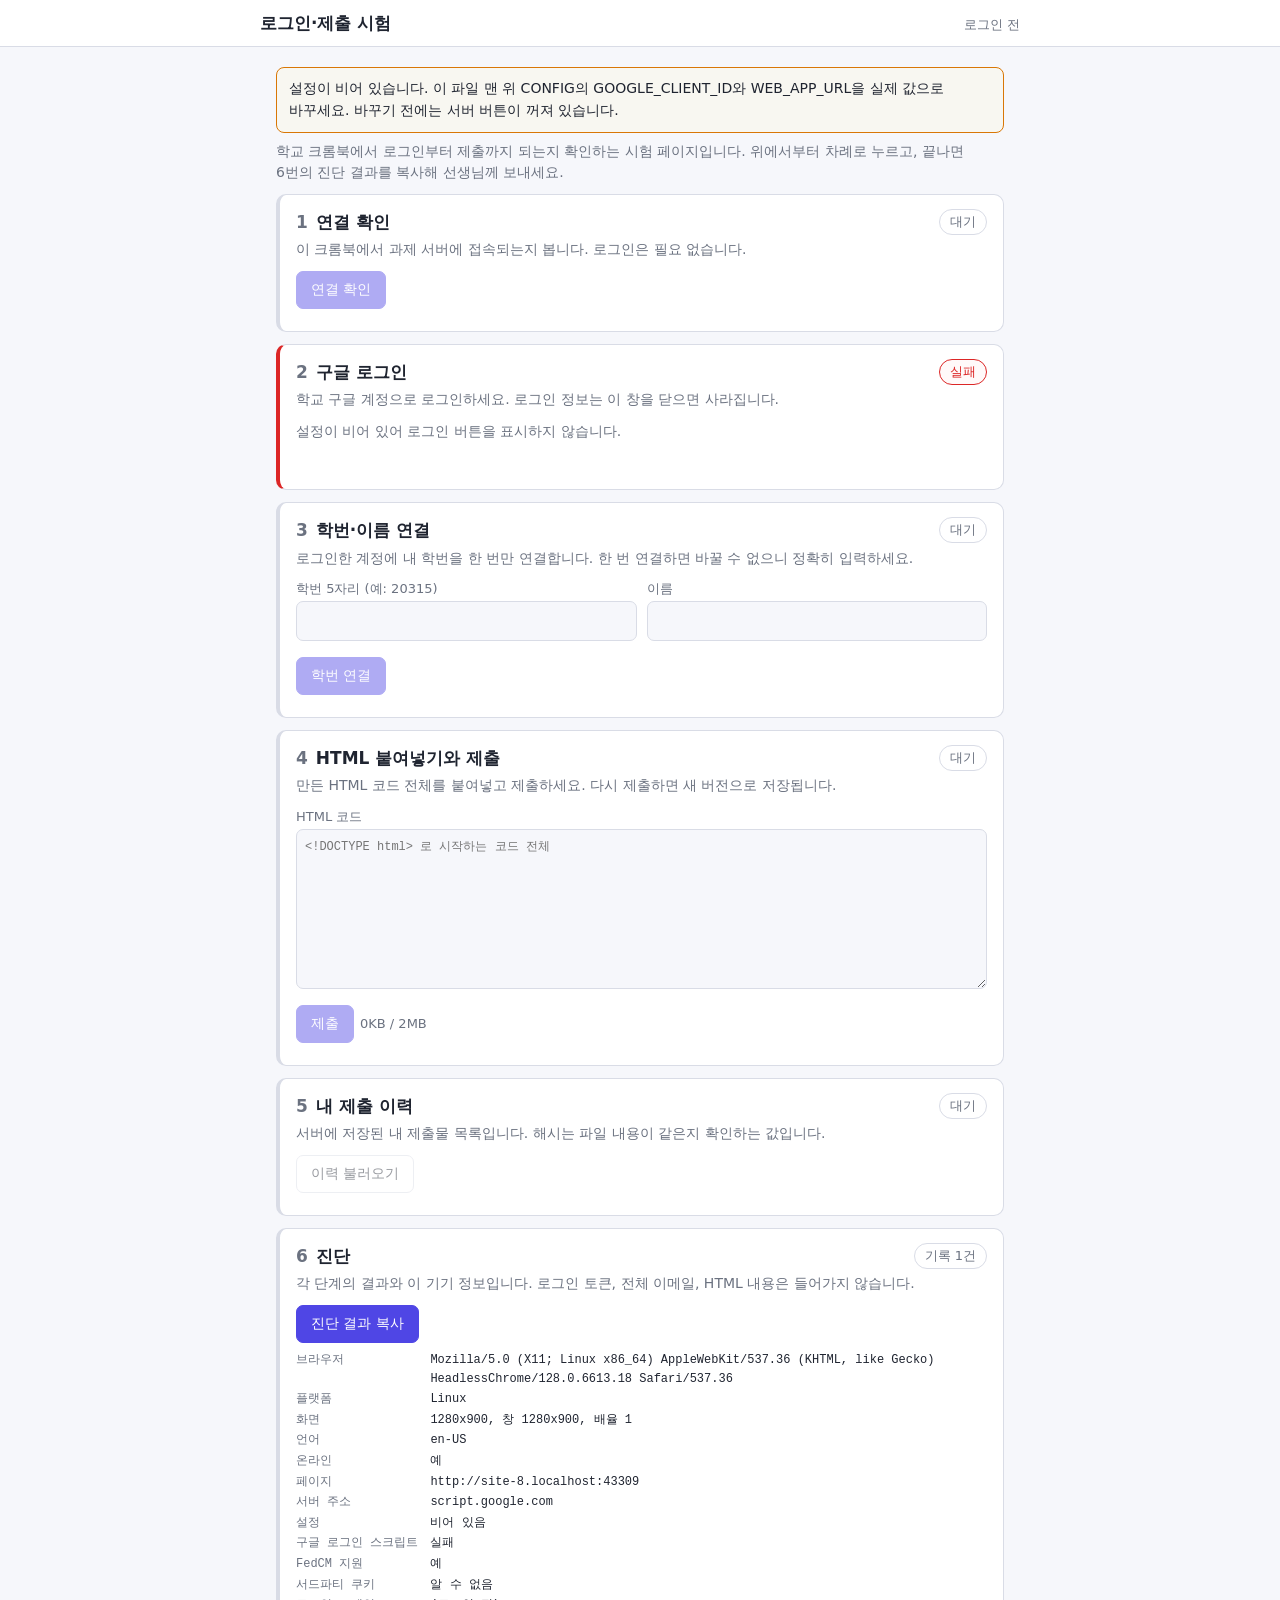
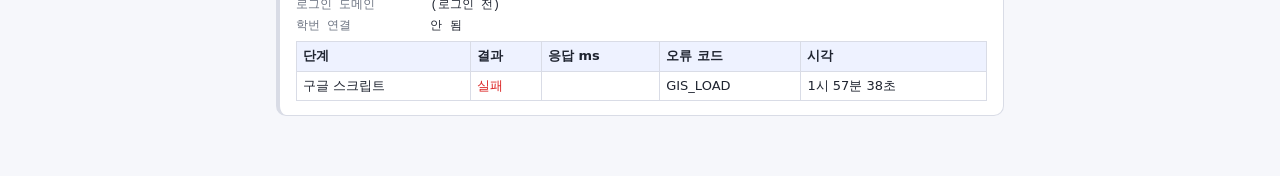
==== site/lab/index.html @ af0c960b "앱스크립트 웹앱 제출 시험(프로토타입): 구글 로그인 + 학번 연결 + 제출 - apps-script/Code.gs: ID 토큰 검증(tokeninfo, POST), 학번-이메일 " ====
<!DOCTYPE html>
<html lang="ko">
<head>
<meta charset="UTF-8">
<meta name="viewport" content="width=device-width, initial-scale=1">
<meta name="robots" content="noindex">
<meta http-equiv="Content-Security-Policy" content="default-src 'self'; script-src 'self' 'unsafe-inline' https://accounts.google.com/gsi/client; style-src 'self' 'unsafe-inline' https://accounts.google.com/gsi/style; frame-src https://accounts.google.com/gsi/; connect-src https://script.google.com https://script.googleusercontent.com https://accounts.google.com/gsi/; img-src 'self' data: https://*.googleusercontent.com">
<title>로그인·제출 시험</title>
<style>
:root{--bg:#f6f7fb;--card:#fff;--tx:#1f2430;--mut:#6b7280;--pri:#4f46e5;--pri2:#eef2ff;--bd:#d9dce6;--ok:#16a34a;--warn:#d97706;--bad:#dc2626}
@media (prefers-color-scheme:dark){:root{--bg:#14161c;--card:#1e222b;--tx:#e8eaf0;--mut:#9aa3b2;--pri:#818cf8;--pri2:#262a45;--bd:#343a48}}
*{box-sizing:border-box}
[hidden]{display:none!important}
body{margin:0;font-family:"Noto Sans KR","Malgun Gothic",system-ui,sans-serif;background:var(--bg);color:var(--tx);line-height:1.55;word-break:keep-all}
header{background:var(--card);border-bottom:1px solid var(--bd);padding:10px 16px;position:sticky;top:0;z-index:5}
header .in{max-width:760px;margin:0 auto;display:flex;flex-wrap:wrap;gap:4px 12px;align-items:baseline}
header h1{font-size:17px;margin:0 auto 0 0}
header .who{font-size:13px;color:var(--mut)}
main{padding:12px 16px 48px;max-width:760px;margin:0 auto}
.sub{color:var(--mut);font-size:14px;margin:0 0 10px}
.btn{border:1px solid var(--bd);background:var(--card);color:var(--tx);padding:7px 14px;border-radius:7px;cursor:pointer;font:inherit;font-size:14px;display:inline-block;text-decoration:none;min-height:38px}
.btn:hover{background:var(--pri2)}.btn.p{background:var(--pri);color:#fff;border-color:var(--pri)}.btn.p:hover{opacity:.9}
.btn[disabled],.btn.off{opacity:.45;pointer-events:none}
input[type=text],input[type=number],textarea,select{width:100%;padding:8px;border:1px solid var(--bd);border-radius:7px;background:var(--bg);color:var(--tx);font:inherit;font-size:14px;min-height:38px}
input[readonly]{opacity:.7}
textarea{resize:vertical;min-height:60px}
:focus-visible{outline:2px solid var(--pri);outline-offset:2px}
.fld{margin-bottom:8px}.fld label{font-size:13px;color:var(--mut);display:block;margin-bottom:2px}
.g2{display:grid;grid-template-columns:1fr 1fr;gap:10px}
@media(max-width:480px){.g2{grid-template-columns:1fr}}
.row{display:flex;gap:6px;flex-wrap:wrap;margin:8px 0;align-items:center}
.notice{background:var(--pri2);border-radius:8px;padding:10px 12px;font-size:14px;margin:8px 0}
.notice.warn{background:#fef3c733;border:1px solid var(--warn)}
.notice.bad{background:#fee2e233;border:1px solid var(--bad)}
table{width:100%;border-collapse:collapse;font-size:13px}th,td{border:1px solid var(--bd);padding:4px 6px;vertical-align:top;text-align:left}th{background:var(--pri2);white-space:nowrap}
.tbl{overflow-x:auto}
details{border:1px solid var(--bd);border-radius:8px;padding:8px 12px;margin:8px 0}summary{cursor:pointer;font-weight:600;min-height:28px}

/* 단계 카드 */
.card{background:var(--card);border:1px solid var(--bd);border-left:4px solid var(--bd);border-radius:10px;padding:14px 16px;margin:0 0 12px}
.card[data-st=ok]{border-left-color:var(--ok)}
.card[data-st=bad]{border-left-color:var(--bad)}
.card[data-st=run]{border-left-color:var(--pri)}
.card .hd{display:flex;align-items:center;gap:10px;margin-bottom:4px}
.card h2{margin:0 auto 0 0;font-size:17px;display:flex;align-items:baseline;gap:8px}
.card h2 .n{font-variant-numeric:tabular-nums;color:var(--mut);font-weight:600}
.st{font-size:13px;padding:2px 10px;border-radius:99px;border:1px solid var(--bd);color:var(--mut);white-space:nowrap}
.st.ok{color:var(--ok);border-color:var(--ok);background:#dcfce733}
.st.bad{color:var(--bad);border-color:var(--bad);background:#fee2e233}
.st.run{color:var(--pri);border-color:var(--pri)}
.msg{font-size:14px;margin:6px 0 0;min-height:1em;overflow-wrap:anywhere}
.msg.ok{color:var(--ok)}.msg.bad{color:var(--bad)}.msg.warn{color:var(--warn)}
.msg:empty{display:none}
.kv{display:grid;grid-template-columns:max-content 1fr;gap:2px 12px;font-size:14px;margin:6px 0}
.kv dt{color:var(--mut)}.kv dd{margin:0;overflow-wrap:anywhere;min-width:0}
#gbtn{min-height:44px}
#html{min-height:160px;font-family:Consolas,"D2Coding",monospace;font-size:12px;white-space:pre;overflow-wrap:normal}
#size{font-size:13px;font-variant-numeric:tabular-nums;color:var(--mut)}#size.bad{color:var(--bad)}
.mono{font-family:Consolas,"D2Coding",monospace;font-size:12px}
#lres{white-space:pre-wrap;margin:8px 0 0;font-family:Consolas,"D2Coding",monospace;font-size:12px;background:var(--bg);border:1px solid var(--bd);border-radius:7px;padding:8px}
#lres:empty{display:none}
#diagT td:nth-child(3){text-align:right;font-variant-numeric:tabular-nums}
#diagT td.ok{color:var(--ok)}#diagT td.bad{color:var(--bad)}
#toast{position:fixed;bottom:16px;right:16px;background:#111c;color:#fff;padding:8px 16px;border-radius:8px;font-size:14px;opacity:0;transition:.3s;z-index:40;max-width:80vw;pointer-events:none}
#toast.on{opacity:1}
@media (prefers-reduced-motion:reduce){#toast{transition:none}}
</style>
</head>
<body>
<header>
  <div class="in">
    <h1>로그인·제출 시험</h1>
    <span class="who" id="hwho">로그인 전</span>
  </div>
</header>
<main>
  <div class="notice warn" id="cfgWarn" hidden>
    설정이 비어 있습니다. 이 파일 맨 위 CONFIG의 GOOGLE_CLIENT_ID와 WEB_APP_URL을 실제 값으로 바꾸세요. 바꾸기 전에는 서버 버튼이 꺼져 있습니다.
  </div>
  <p class="sub">학교 크롬북에서 로그인부터 제출까지 되는지 확인하는 시험 페이지입니다. 위에서부터 차례로 누르고, 끝나면 6번의 진단 결과를 복사해 선생님께 보내세요.</p>

  <section class="card" id="c1" data-st="wait">
    <div class="hd"><h2><span class="n">1</span>연결 확인</h2><span class="st" id="st1">대기</span></div>
    <p class="sub">이 크롬북에서 과제 서버에 접속되는지 봅니다. 로그인은 필요 없습니다.</p>
    <div class="row"><button class="btn p net" id="bPing" type="button">연결 확인</button></div>
    <p class="msg" id="m1" role="status"></p>
  </section>

  <section class="card" id="c2" data-st="wait">
    <div class="hd"><h2><span class="n">2</span>구글 로그인</h2><span class="st" id="st2">대기</span></div>
    <p class="sub">학교 구글 계정으로 로그인하세요. 로그인 정보는 이 창을 닫으면 사라집니다.</p>
    <div id="gbtn"></div>
    <dl class="kv" id="who" hidden>
      <dt>계정</dt><dd id="wEmail"></dd>
      <dt>이름</dt><dd id="wName"></dd>
    </dl>
    <div class="row" id="outRow" hidden><button class="btn" id="bOut" type="button">로그아웃</button></div>
    <p class="msg" id="m2" role="status"></p>
  </section>

  <section class="card" id="c3" data-st="wait">
    <div class="hd"><h2><span class="n">3</span>학번·이름 연결</h2><span class="st" id="st3">대기</span></div>
    <p class="sub">로그인한 계정에 내 학번을 한 번만 연결합니다. 한 번 연결하면 바꿀 수 없으니 정확히 입력하세요.</p>
    <div class="g2">
      <div class="fld"><label for="sid">학번 5자리 (예: 20315)</label><input type="text" id="sid" inputmode="numeric" maxlength="5" autocomplete="off"></div>
      <div class="fld"><label for="sname">이름</label><input type="text" id="sname" maxlength="20" autocomplete="off"></div>
    </div>
    <div class="row"><button class="btn p net" id="bBind" type="button">학번 연결</button></div>
    <p class="msg" id="m3" role="status"></p>
  </section>

  <section class="card" id="c4" data-st="wait">
    <div class="hd"><h2><span class="n">4</span>HTML 붙여넣기와 제출</h2><span class="st" id="st4">대기</span></div>
    <p class="sub">만든 HTML 코드 전체를 붙여넣고 제출하세요. 다시 제출하면 새 버전으로 저장됩니다.</p>
    <div class="fld"><label for="html">HTML 코드</label><textarea id="html" spellcheck="false" autocomplete="off" placeholder="&lt;!DOCTYPE html&gt; 로 시작하는 코드 전체"></textarea></div>
    <div class="row"><button class="btn p net" id="bSubmit" type="button">제출</button><span id="size">0KB / 2MB</span></div>
    <p class="msg" id="m4" role="status"></p>
  </section>

  <section class="card" id="c5" data-st="wait">
    <div class="hd"><h2><span class="n">5</span>내 제출 이력</h2><span class="st" id="st5">대기</span></div>
    <p class="sub">서버에 저장된 내 제출물 목록입니다. 해시는 파일 내용이 같은지 확인하는 값입니다.</p>
    <div class="row"><button class="btn net" id="bList" type="button">이력 불러오기</button></div>
    <div class="tbl" id="listWrap" hidden><table><thead><tr><th>버전</th><th>시각</th><th>크기</th><th>해시</th></tr></thead><tbody id="listB"></tbody></table></div>
    <p class="msg" id="m5" role="status"></p>
  </section>

  <section class="card" id="c6" data-st="wait">
    <div class="hd"><h2><span class="n">6</span>진단</h2><span class="st" id="st6">기록 0건</span></div>
    <p class="sub">각 단계의 결과와 이 기기 정보입니다. 로그인 토큰, 전체 이메일, HTML 내용은 들어가지 않습니다.</p>
    <div class="row"><button class="btn p" id="bCopy" type="button">진단 결과 복사</button></div>
    <dl class="kv mono" id="envL"></dl>
    <div class="tbl"><table id="diagT"><thead><tr><th>단계</th><th>결과</th><th>응답 ms</th><th>오류 코드</th><th>시각</th></tr></thead><tbody id="diagB"></tbody></table></div>
  </section>

  <details id="c7" hidden>
    <summary>7. 부하 시험 (선생님용)</summary>
    <p class="sub">여러 명이 동시에 쓰는 상황을 흉내 냅니다. 결과는 6번 진단에도 남습니다.</p>
    <div class="fld" style="max-width:160px"><label for="ln">요청 수</label><input type="number" id="ln" min="1" max="50"></div>
    <div class="row">
      <button class="btn net" id="bLPing" type="button">연결 확인 동시 요청</button>
      <button class="btn net" id="bLSub" type="button">제출 동시 요청</button>
    </div>
    <p class="sub">제출 시험은 로그인과 학번 연결이 필요합니다. 학생 학번 대신 선생님용 시험 학번으로 연결한 계정에서 하세요. 요청 수만큼 드라이브에 파일이 생깁니다.</p>
    <pre id="lres" aria-live="polite"></pre>
  </details>
</main>
<div id="toast" role="status"></div>

<script>
const CONFIG = { GOOGLE_CLIENT_ID: 'YOUR_CLIENT_ID.apps.googleusercontent.com', WEB_APP_URL: 'https://script.google.com/macros/s/YOUR_DEPLOYMENT_ID/exec', LOAD_TEST_N: 30 };

const MAX_BYTES = 2 * 1024 * 1024;
const ID_RE = /^([1-3])(0[1-9]|1[0-6])(0[1-9]|[1-3]\d|40)$/;
const ERR = {
  BAD_REQUEST: '요청 형식이 잘못되었습니다. 페이지를 새로고침하고 다시 해 보세요.',
  TOKEN_INVALID: '로그인이 만료되었습니다. 다시 로그인해 주세요.',
  DOMAIN_NOT_ALLOWED: '학교 구글 계정만 쓸 수 있습니다. 로그아웃하고 학교 계정으로 로그인하세요.',
  NOT_IN_ROSTER: '명단에 없는 학번입니다. 학번을 다시 확인하고, 맞다면 선생님께 알리세요.',
  ID_BOUND_TO_OTHER: '이 학번은 이미 다른 계정에 연결되어 있습니다. 선생님께 알리세요.',
  EMAIL_BOUND_TO_OTHER_ID: '이 계정은 이미 다른 학번에 연결되어 있습니다. 선생님께 알리세요.',
  NOT_BOUND: '학번이 아직 연결되지 않았습니다. 3번에서 학번을 먼저 연결하세요.',
  TOO_LARGE: '파일이 2MB를 넘습니다. 큰 이미지를 줄이거나 빼고 다시 제출하세요.',
  NOT_HTML: 'HTML 코드가 아닙니다. < 로 시작하는 코드 전체를 붙여넣으세요.',
  SESSION_CLOSED: '지금은 제출 시간이 아닙니다. 선생님 안내를 기다리세요.',
  BUSY: '서버가 바쁩니다. 잠시 뒤 다시 눌러 보세요.',
  SERVER_ERROR: '서버에서 오류가 났습니다. 잠시 뒤 다시 해 보고, 계속되면 선생님께 알리세요.',
  NETWORK: '서버에 접속하지 못했습니다. 와이파이 연결을 확인하세요. 계속되면 학교 방화벽이 막고 있을 수 있습니다.',
  TIMEOUT: '서버 응답이 45초 넘게 없습니다. 잠시 뒤 다시 해 보세요.',
  BAD_RESPONSE: '서버 응답을 읽지 못했습니다. 웹 앱 배포의 액세스 권한 설정을 선생님이 확인해야 합니다.',
  NO_TOKEN: '먼저 2번에서 로그인하세요.',
  CONFIG: '설정이 비어 있어 서버에 접속할 수 없습니다.'
};
const errText = (code, msg) => ERR[code] || (/^HTTP_/.test(code) ? '서버가 오류 응답(' + code.slice(5) + ')을 보냈습니다. 잠시 뒤 다시 해 보세요.' : (msg || '알 수 없는 오류입니다.'));

const $ = id => document.getElementById(id);
const sleep = ms => new Promise(r => setTimeout(r, ms));
const cfgOk = !/YOUR_/.test(CONFIG.GOOGLE_CLIENT_ID + CONFIG.WEB_APP_URL);

// 상태: 토큰은 이 변수에만 둔다. 저장소에 쓰지 않는다.
let idToken = null;
let me = null;          // whoami 결과
let gisState = '로드 중'; // 로드 중 / 로드됨 / 실패
let busy = {};
let diag = [];

/* ---------- 화면 도우미 ---------- */
function setSt(n, st, label) {
  const c = $('c' + n), s = $('st' + n);
  c.dataset.st = st;
  s.className = 'st' + (st === 'wait' ? '' : ' ' + st);
  s.textContent = label || ({ wait: '대기', ok: '성공', bad: '실패', run: '진행 중' })[st];
}
function msg(n, text, cls) { const m = $('m' + n); m.textContent = text || ''; m.className = 'msg' + (cls ? ' ' + cls : ''); }
function toast(t) { const e = $('toast'); e.textContent = t; e.classList.add('on'); clearTimeout(toast.t); toast.t = setTimeout(() => e.classList.remove('on'), 2200); }
function fmtSize(b) { return b >= 1024 * 1024 ? (b / 1024 / 1024).toFixed(2) + 'MB' : Math.ceil(b / 1024) + 'KB'; }
function fmtTime(d) { const x = new Date(d); return isNaN(x) ? String(d || '') : x.toLocaleString('ko-KR', { hour12: false }); }
function nowT() { return new Date().toLocaleTimeString('ko-KR', { hour12: false }); }

/* ---------- 진단 ---------- */
function logDiag(step, ok, ms, code) {
  const r = { step, result: ok ? '성공' : '실패', ms: ms == null ? '' : String(ms), code: code || '', time: nowT() };
  diag.push(r);
  const tr = document.createElement('tr');
  [r.step, r.result, r.ms, r.code, r.time].forEach((v, i) => {
    const td = document.createElement('td'); td.textContent = v;
    if (i === 1) td.className = ok ? 'ok' : 'bad';
    tr.appendChild(td);
  });
  $('diagB').appendChild(tr);
  $('st6').textContent = '기록 ' + diag.length + '건';
}
function envInfo() {
  let host = '';
  try { host = new URL(CONFIG.WEB_APP_URL).host; } catch (e) { host = '(잘못된 주소)'; }
  const uad = navigator.userAgentData;
  const domain = me && (me.domain || (me.email ? String(me.email).split('@')[1] : '')) || '(로그인 전)';
  return [
    ['브라우저', navigator.userAgent],
    ['플랫폼', uad ? (uad.platform || '?') + (uad.mobile ? ' (모바일)' : '') : '(정보 없음)'],
    ['화면', screen.width + 'x' + screen.height + ', 창 ' + innerWidth + 'x' + innerHeight + ', 배율 ' + devicePixelRatio],
    ['언어', navigator.language],
    ['온라인', navigator.onLine ? '예' : '아니오'],
    ['페이지', location.origin],
    ['서버 주소', host],
    ['설정', cfgOk ? '입력됨' : '비어 있음'],
    ['구글 로그인 스크립트', gisState],
    ['FedCM 지원', 'IdentityCredential' in window ? '예' : '아니오'],
    ['서드파티 쿠키', '알 수 없음'],
    ['로그인 도메인', domain],
    ['학번 연결', me && me.studentId ? '됨' : '안 됨']
  ];
}
function renderEnv() {
  const dl = $('envL'); dl.textContent = '';
  envInfo().forEach(([k, v]) => {
    const dt = document.createElement('dt'); dt.textContent = k;
    const dd = document.createElement('dd'); dd.textContent = v;
    dl.append(dt, dd);
  });
}
async function copyDiag() {
  renderEnv();
  const lines = ['[진단 결과] ' + new Date().toLocaleString('ko-KR', { hour12: false })];
  envInfo().forEach(([k, v]) => lines.push(k + ': ' + v));
  lines.push('', '단계\t결과\t응답ms\t오류코드\t시각');
  diag.forEach(r => lines.push([r.step, r.result, r.ms, r.code, r.time].join('\t')));
  const text = lines.join('\n');
  let done = false;
  try { if (navigator.clipboard && window.isSecureContext) { await navigator.clipboard.writeText(text); done = true; } } catch (e) {}
  if (!done) {
    const ta = document.createElement('textarea');
    ta.value = text; ta.setAttribute('readonly', ''); ta.style.position = 'fixed'; ta.style.left = '-9999px';
    document.body.appendChild(ta); ta.select();
    try { done = document.execCommand('copy'); } catch (e) {}
    ta.remove();
  }
  toast(done ? '복사했습니다. 선생님께 붙여넣어 보내세요.' : '복사하지 못했습니다. 표를 직접 선택해 복사하세요.');
}

/* ---------- 서버 호출 ---------- */
async function call(action, payload, opt) {
  payload = payload || {}; opt = opt || {};
  const label = opt.label || action;
  if (!cfgOk) return { ok: false, code: 'CONFIG', ms: 0, retries: 0 };
  let retries = 0, refreshed = false;
  const tAll = performance.now();
  for (let attempt = 0; ; attempt++) {
    const body = Object.assign({ action }, payload);
    if (action !== 'ping') {
      if (!idToken) { if (!opt.quiet) logDiag(label, false, null, 'NO_TOKEN'); return { ok: false, code: 'NO_TOKEN', ms: 0, retries }; }
      body.idToken = idToken;
    }
    const t0 = performance.now();
    let code = null, data = null;
    const ctrl = new AbortController();
    const tm = setTimeout(() => ctrl.abort(), 45000);
    try {
      const r = await fetch(CONFIG.WEB_APP_URL, {
        method: 'POST', headers: { 'Content-Type': 'text/plain;charset=utf-8' },
        body: JSON.stringify(body), redirect: 'follow', signal: ctrl.signal
      });
      const txt = await r.text();
      try { data = JSON.parse(txt); } catch (e) { data = null; }
      if (!data || typeof data !== 'object') { data = null; code = r.ok ? 'BAD_RESPONSE' : 'HTTP_' + r.status; }
      else if (data.ok !== true) code = data.code || (r.ok ? 'SERVER_ERROR' : 'HTTP_' + r.status);
      else if (!r.ok) code = 'HTTP_' + r.status;
    } catch (e) {
      code = e && e.name === 'AbortError' ? 'TIMEOUT' : 'NETWORK';
    }
    clearTimeout(tm);
    const ms = Math.round(performance.now() - t0);
    if (!opt.quiet) logDiag(label + (attempt ? ' (재시도 ' + attempt + ')' : ''), !code, ms, code);
    const totalMs = Math.round(performance.now() - tAll);
    if (!code) return { ok: true, data, ms, totalMs, retries };

    // 429, 5xx, JSON이 아닌 오류 응답(HTTP_*), 네트워크/시간 초과, BUSY는 다시 시도
    const retryable = code === 'BUSY' || code === 'NETWORK' || code === 'TIMEOUT' || /^HTTP_(429|5\d\d)$/.test(code) || (/^HTTP_/.test(code) && !data);
    if (retryable && retries < 3) {
      retries++;
      const base = code === 'BUSY' ? 2000 : 500;
      await sleep(base * Math.pow(2, retries - 1) + Math.random() * (code === 'BUSY' ? 2000 : 400));
      continue;
    }
    if (code === 'TOKEN_INVALID' && !refreshed) {
      refreshed = true;
      if (await refreshToken()) continue;
    }
    if (code === 'TOKEN_INVALID') signedOut('다시 로그인해 주세요.');
    return { ok: false, code, message: data && data.message, data, ms, totalMs, retries };
  }
}

/* ---------- 구글 로그인 ---------- */
let pendingRefresh = null, refreshing = null;
function initGis(autoSelect) {
  google.accounts.id.initialize({
    client_id: CONFIG.GOOGLE_CLIENT_ID,
    callback: onCredential,
    auto_select: !!autoSelect,
    use_fedcm_for_prompt: true
  });
}
function renderGBtn() {
  const box = $('gbtn'); box.textContent = '';
  if (!cfgOk) { box.textContent = '설정이 비어 있어 로그인 버튼을 표시하지 않습니다.'; box.className = 'sub'; return; }
  if (gisState !== '로드됨') { box.textContent = gisState === '실패' ? '구글 로그인 스크립트를 불러오지 못했습니다. 학교 네트워크가 accounts.google.com을 막고 있을 수 있습니다.' : '로그인 버튼을 불러오는 중입니다.'; box.className = 'sub'; return; }
  box.className = '';
  const dark = matchMedia('(prefers-color-scheme: dark)').matches;
  google.accounts.id.renderButton(box, {
    type: 'standard', theme: dark ? 'filled_black' : 'outline', size: 'large',
    text: 'signin_with', shape: 'rectangular', locale: 'ko',
    width: Math.min(320, Math.max(200, box.clientWidth || 280))
  });
}
function gisReady() {
  if (gisState === '실패' && !idToken) setSt(2, 'wait');
  gisState = '로드됨';
  logDiag('구글 스크립트', true, Math.round(performance.now()), '');
  if (cfgOk) { try { initGis(false); } catch (e) { gisState = '실패'; logDiag('구글 초기화', false, null, 'GIS_INIT'); } }
  renderGBtn(); renderEnv();
}
function gisFail() {
  gisState = '실패';
  logDiag('구글 스크립트', false, null, 'GIS_LOAD');
  renderGBtn(); renderEnv(); setSt(2, 'bad');
}
function onCredential(resp) {
  if (!resp || !resp.credential) return;
  idToken = resp.credential;
  if (pendingRefresh) { const f = pendingRefresh; pendingRefresh = null; f(true); return; }
  logDiag('구글 로그인', true, null, '');
  afterSignIn();
}
function refreshToken() {
  if (refreshing) return refreshing;
  refreshing = new Promise(res => {
    if (gisState !== '로드됨') return res(false);
    idToken = null;
    const tm = setTimeout(() => { pendingRefresh = null; res(false); }, 15000);
    pendingRefresh = ok => { clearTimeout(tm); res(ok); };
    try { initGis(true); google.accounts.id.prompt(); }
    catch (e) { clearTimeout(tm); pendingRefresh = null; res(false); }
  }).then(ok => {
    logDiag('토큰 새로 받기', ok, null, ok ? '' : 'REFRESH_FAIL');
    try { initGis(false); } catch (e) {}
    refreshing = null;
    return ok;
  });
  return refreshing;
}
async function afterSignIn() {
  setSt(2, 'run'); msg(2, '계정을 확인하는 중입니다.');
  $('gbtn').hidden = true;
  const r = await call('whoami');
  refresh();
  if (!r.ok) {
    setSt(2, 'bad'); msg(2, errText(r.code, r.message), 'bad');
    $('outRow').hidden = false;
    return;
  }
  me = r.data;
  setSt(2, 'ok'); msg(2, '');
  $('who').hidden = false; $('outRow').hidden = false;
  $('wEmail').textContent = me.email || '';
  $('wName').textContent = me.displayName || '';
  $('hwho').textContent = (me.displayName || '') + (me.studentId ? ' (' + me.studentId + ')' : '');
  if (me.studentId) showBound(me.studentId, me.name, '이미 연결된 학번입니다.');
  else { setSt(3, 'wait'); msg(3, '학번과 이름을 입력하고 연결을 누르세요.'); }
  renderEnv(); refresh();
}
function signedOut(text) {
  idToken = null; me = null;
  try { google.accounts.id.disableAutoSelect(); } catch (e) {}
  $('who').hidden = true; $('outRow').hidden = true; $('gbtn').hidden = false;
  renderGBtn();
  $('hwho').textContent = '로그인 전';
  setSt(2, text ? 'bad' : 'wait'); msg(2, text || '', text ? 'bad' : '');
  unlockBind(); setSt(3, 'wait'); msg(3, '');
  renderEnv(); refresh();
}

/* ---------- 3. 학번 연결 ---------- */
function showBound(id, name, note) {
  $('sid').value = id || ''; $('sname').value = name || '';
  $('sid').readOnly = true; $('sname').readOnly = true;
  setSt(3, 'ok', '연결됨'); msg(3, note, 'ok');
  $('hwho').textContent = ((me && me.displayName) || '') + ' (' + id + ')';
  refresh();
}
function unlockBind() { $('sid').readOnly = false; $('sname').readOnly = false; }
async function doBind() {
  const id = $('sid').value.trim(), name = $('sname').value.trim();
  if (!ID_RE.test(id)) { setSt(3, 'bad'); msg(3, '학번 형식이 맞지 않습니다. 학년 1자리, 반 2자리, 번호 2자리로 5자리를 쓰세요. 예: 20315', 'bad'); $('sid').focus(); return; }
  if (!name || name.length > 20) { setSt(3, 'bad'); msg(3, '이름을 1~20자로 입력하세요.', 'bad'); $('sname').focus(); return; }
  busy.bind = true; refresh(); setSt(3, 'run'); msg(3, '연결하는 중입니다.');
  const r = await call('bind', { studentId: id, name });
  busy.bind = false;
  if (!r.ok) { setSt(3, 'bad'); msg(3, errText(r.code, r.message), 'bad'); refresh(); return; }
  const d = r.data;
  if (me) { me.studentId = d.studentId; me.name = d.name; }
  let note = d.alreadyBound ? '이미 연결된 학번입니다.' : '연결되었습니다.';
  if (d.nameMismatch) note += ' 입력한 이름이 명단과 다릅니다. 맞는지 선생님께 확인하세요.';
  showBound(d.studentId, d.name, note);
  if (d.nameMismatch) $('m3').className = 'msg warn';
  renderEnv();
}

/* ---------- 4. 제출 ---------- */
// 클릭 1번당 1개. 재시도 때는 같은 값을 다시 보내 서버가 중복 저장을 막는다(duplicate:true = 성공).
function newRequestId() {
  if (window.crypto && crypto.randomUUID) return crypto.randomUUID();
  const a = new Uint8Array(16); crypto.getRandomValues(a);
  return Array.from(a, b => b.toString(16).padStart(2, '0')).join('');
}
const enc = new TextEncoder();
let htmlBytes = 0;
function checkHtml() {
  const v = $('html').value;
  htmlBytes = enc.encode(v).length;
  const s = $('size');
  s.textContent = fmtSize(htmlBytes) + ' / 2MB';
  s.className = htmlBytes > MAX_BYTES ? 'bad' : '';
  const t = v.trim();
  let warn = '';
  if (htmlBytes > MAX_BYTES) warn = ERR.TOO_LARGE;
  else if (t && t[0] !== '<') warn = ERR.NOT_HTML;
  if (warn) { msg(4, warn, 'bad'); checkHtml.warned = true; }
  else if (checkHtml.warned) { msg(4, ''); checkHtml.warned = false; }
  refresh();
}
function htmlValid() { const t = $('html').value.trim(); return t.length > 0 && t[0] === '<' && htmlBytes <= MAX_BYTES; }
async function doSubmit() {
  if (!htmlValid()) return;
  busy.submit = true; refresh(); setSt(4, 'run'); msg(4, '제출하는 중입니다.');
  const r = await call('submit', { html: $('html').value, requestId: newRequestId() });
  busy.submit = false; refresh();
  if (!r.ok) { setSt(4, 'bad'); msg(4, errText(r.code, r.message), 'bad'); return; }
  const d = r.data;
  setSt(4, 'ok');
  msg(4, (d.duplicate ? '이미 저장된 제출입니다. ' : '제출했습니다. ') + '버전 ' + d.version + ', ' + fmtSize(d.size || 0) + ', ' + fmtTime(d.submittedAt) + ', 해시 ' + String(d.sha256 || '').slice(0, 12), 'ok');
  doList();
}

/* ---------- 5. 이력 ---------- */
async function doList() {
  busy.list = true; refresh(); setSt(5, 'run'); msg(5, '불러오는 중입니다.');
  const r = await call('list_mine');
  busy.list = false; refresh();
  if (!r.ok) { setSt(5, 'bad'); msg(5, errText(r.code, r.message), 'bad'); return; }
  const items = Array.isArray(r.data.items) ? r.data.items.slice() : [];
  items.sort((a, b) => (b.version || 0) - (a.version || 0));
  const tb = $('listB'); tb.textContent = '';
  items.forEach(it => {
    const tr = document.createElement('tr');
    const h = String(it.sha256 || '');
    [String(it.version ?? ''), fmtTime(it.submittedAt), fmtSize(Number(it.size) || 0), h.slice(0, 12)].forEach((v, i) => {
      const td = document.createElement('td'); td.textContent = v;
      if (i === 3) { td.className = 'mono'; td.title = h; }
      tr.appendChild(td);
    });
    tb.appendChild(tr);
  });
  $('listWrap').hidden = items.length === 0;
  setSt(5, 'ok');
  msg(5, items.length ? '제출 ' + items.length + '건 (학번 ' + (r.data.studentId || '') + ')' : '아직 제출한 기록이 없습니다. 4번에서 제출해 보세요.');
}

/* ---------- 1. 연결 확인 ---------- */
async function doPing() {
  busy.ping = true; refresh(); setSt(1, 'run'); msg(1, '확인하는 중입니다.');
  const r = await call('ping');
  busy.ping = false; refresh();
  if (!r.ok) { setSt(1, 'bad'); msg(1, errText(r.code, r.message), 'bad'); return; }
  setSt(1, 'ok');
  msg(1, '연결됨. 응답 ' + r.ms + 'ms, 서버 버전 ' + (r.data.version ?? '?') + ', 서버 시각 ' + fmtTime(r.data.serverTime), 'ok');
}

/* ---------- 7. 부하 시험 ---------- */
function stats(results) {
  const ok = results.filter(r => r.ok).length;
  const ms = results.map(r => r.totalMs || 0).sort((a, b) => a - b);
  const avg = ms.length ? Math.round(ms.reduce((a, b) => a + b, 0) / ms.length) : 0;
  const p95 = ms.length ? ms[Math.max(0, Math.ceil(ms.length * 0.95) - 1)] : 0;
  const max = ms.length ? ms[ms.length - 1] : 0;
  const retries = results.reduce((a, r) => a + (r.retries || 0), 0);
  const codes = {};
  results.forEach(r => { if (!r.ok) codes[r.code] = (codes[r.code] || 0) + 1; });
  return { n: results.length, ok, fail: results.length - ok, avg, p95, max, retries, codes };
}
function statText(title, s, wall) {
  const c = Object.keys(s.codes).map(k => k + ' ' + s.codes[k]).join(', ') || '없음';
  return title + '\n요청 ' + s.n + ', 성공 ' + s.ok + ', 실패 ' + s.fail + ', 재시도 ' + s.retries +
    '\n응답 ms (재시도 포함): 평균 ' + s.avg + ', p95 ' + s.p95 + ', 최대 ' + s.max + ', 전체 소요 ' + wall +
    '\n오류 코드: ' + c;
}
function loadN() { const n = parseInt($('ln').value, 10); return Math.min(50, Math.max(1, isNaN(n) ? CONFIG.LOAD_TEST_N : n)); }
async function loadPing() {
  const n = loadN();
  busy.load = true; refresh(); $('lres').textContent = '연결 확인 ' + n + '회 동시 요청 중입니다.';
  const t0 = performance.now();
  const res = await Promise.all(Array.from({ length: n }, () => call('ping', {}, { quiet: true })));
  const wall = Math.round(performance.now() - t0);
  const s = stats(res);
  $('lres').textContent = statText('[연결 확인 ×' + n + ']', s, wall);
  logDiag('부하: ping ×' + n + ' (성공 ' + s.ok + ', 재시도 ' + s.retries + ', p95 ' + s.p95 + ')', s.fail === 0, s.avg, Object.keys(s.codes).join(','));
  busy.load = false; refresh();
}
async function loadSubmit() {
  const n = loadN();
  if (!idToken || !(me && me.studentId)) { $('lres').textContent = '로그인하고 학번을 연결한 뒤에 할 수 있습니다. 선생님용 시험 학번을 쓰세요.'; return; }
  if (!confirm('학번 ' + me.studentId + '(으)로 시험용 HTML을 ' + n + '번 제출합니다. 드라이브에 파일 ' + n + '개가 생깁니다. 계속할까요?')) return;
  busy.load = true; refresh(); $('lres').textContent = '제출 ' + n + '회를 0~5초 간격으로 보내는 중입니다.';
  const t0 = performance.now();
  const res = await Promise.all(Array.from({ length: n }, async (_, i) => {
    await sleep(Math.random() * 5000);
    const html = '<!DOCTYPE html><html><head><title>load test</title></head><body>' + (i + 1) + '</body></html>';
    return call('submit', { html, requestId: newRequestId() }, { quiet: true });
  }));
  const wall = Math.round(performance.now() - t0);
  const s = stats(res);
  $('lres').textContent = statText('[제출 ×' + n + ']', s, wall);
  logDiag('부하: submit ×' + n + ' (성공 ' + s.ok + ', 재시도 ' + s.retries + ', p95 ' + s.p95 + ')', s.fail === 0, s.avg, Object.keys(s.codes).join(','));
  busy.load = false; refresh();
}

/* ---------- 버튼 상태 ---------- */
function refresh() {
  const bound = !!(me && me.studentId);
  $('bPing').disabled = !cfgOk || busy.ping;
  $('bBind').disabled = !cfgOk || !idToken || !me || bound || busy.bind;
  $('bSubmit').disabled = !cfgOk || !idToken || !htmlValid() || busy.submit;
  $('bList').disabled = !cfgOk || !idToken || busy.list;
  $('bLPing').disabled = !cfgOk || busy.load;
  $('bLSub').disabled = !cfgOk || !idToken || !bound || busy.load;
}

/* ---------- 시작 ---------- */
$('bPing').addEventListener('click', doPing);
$('bBind').addEventListener('click', doBind);
$('bSubmit').addEventListener('click', doSubmit);
$('bList').addEventListener('click', doList);
$('bCopy').addEventListener('click', copyDiag);
$('bOut').addEventListener('click', () => { logDiag('로그아웃', true, null, ''); signedOut(''); });
$('bLPing').addEventListener('click', loadPing);
$('bLSub').addEventListener('click', loadSubmit);
$('html').addEventListener('input', () => { clearTimeout(checkHtml.t); checkHtml.t = setTimeout(checkHtml, 150); });
$('sid').addEventListener('input', e => { const v = e.target.value.replace(/\D/g, ''); if (v !== e.target.value) e.target.value = v; });
$('ln').value = Math.min(50, CONFIG.LOAD_TEST_N);
function teacherMode() { $('c7').hidden = location.hash !== '#teacher'; }
addEventListener('hashchange', teacherMode); teacherMode();
addEventListener('online', renderEnv); addEventListener('offline', renderEnv);
if (!cfgOk) $('cfgWarn').hidden = false;
setTimeout(() => { if (gisState === '로드 중') gisFail(); }, 15000);
renderGBtn(); renderEnv(); checkHtml(); refresh();
</script>
<script src="https://accounts.google.com/gsi/client" async defer onload="gisReady()" onerror="gisFail()"></script>
</body>
</html>
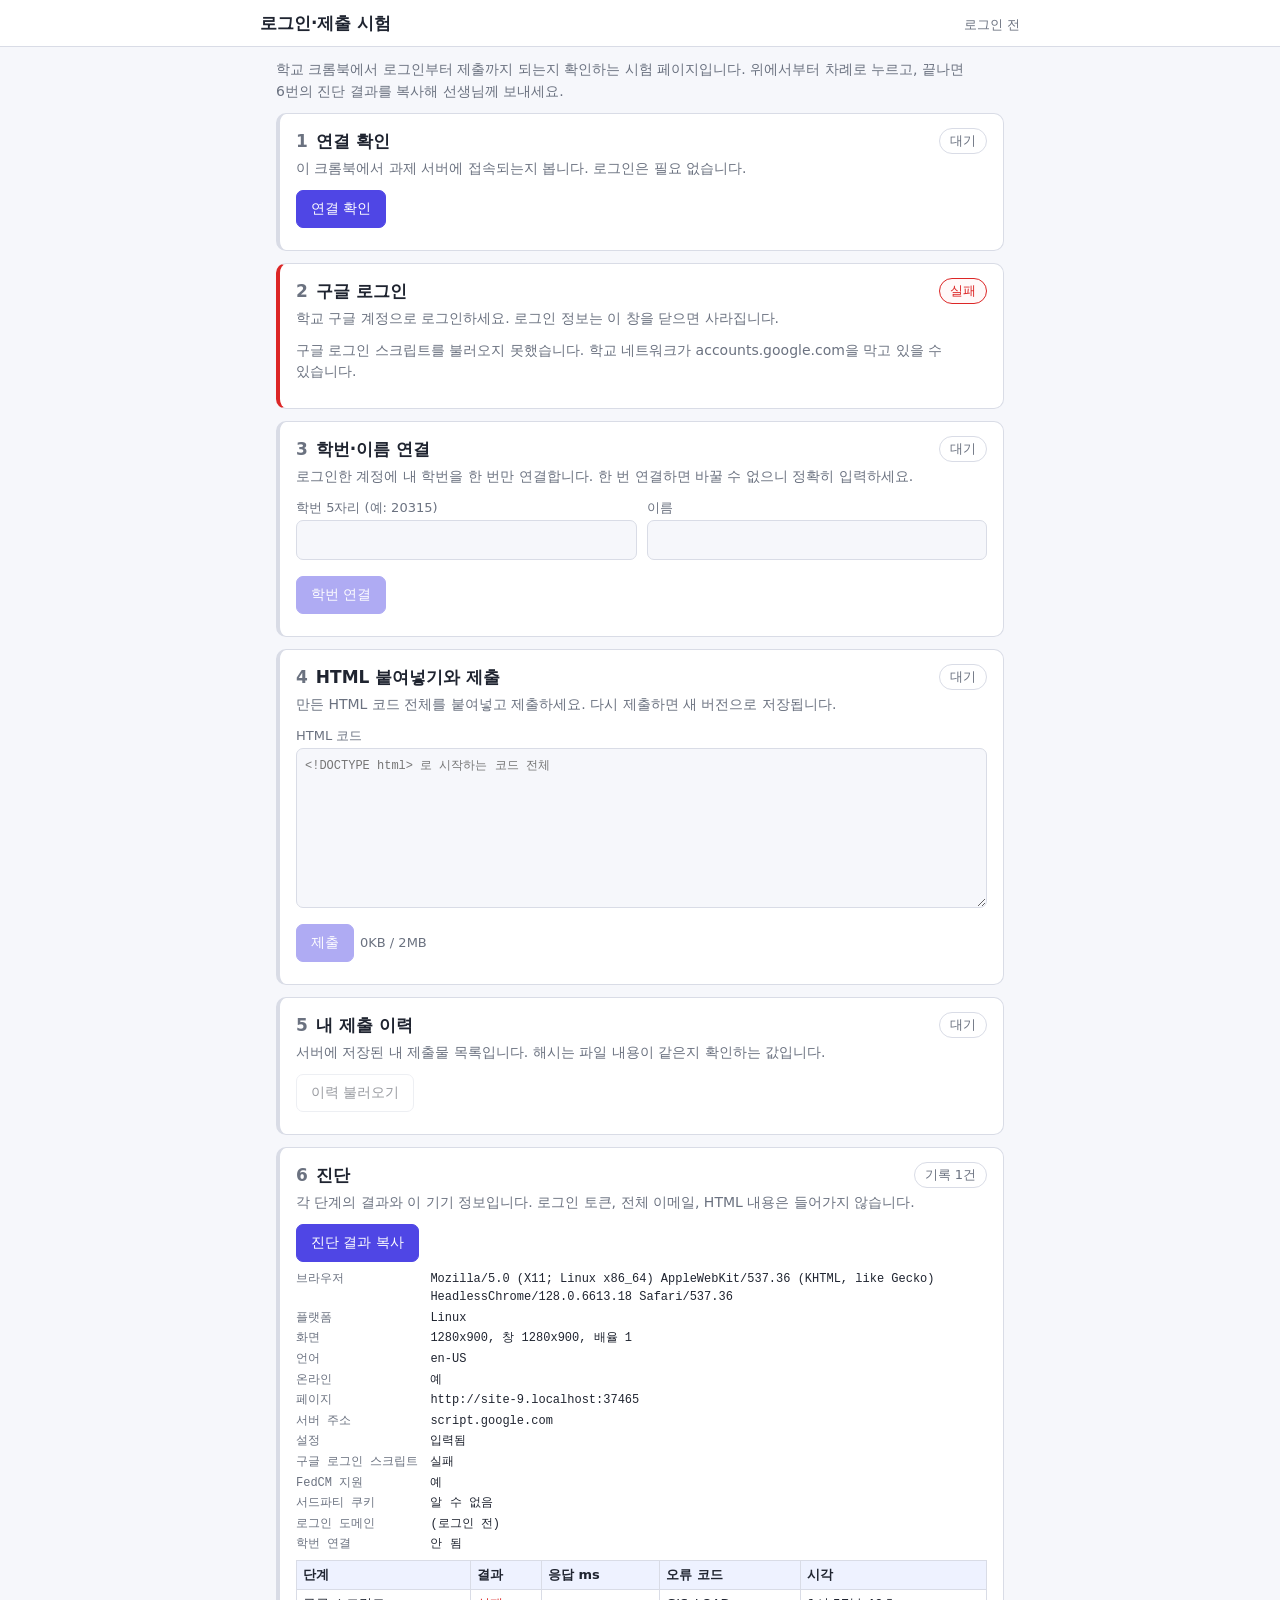
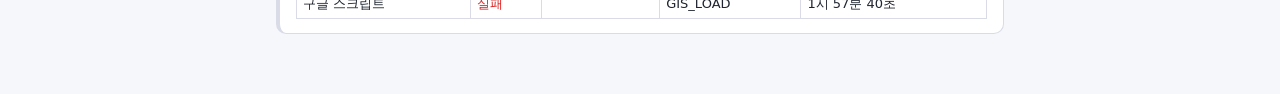
==== commit 230fefdb: "개인 구글 계정 허용 옵션(allow_personal), 시험 페이지에 실제 설정 값 - Config allow_personal: TRUE면 학교 도메인과 함께 개인 계정(hd 없" ====
--- a/site/lab/index.html
+++ b/site/lab/index.html
@@ -148,18 +148,19 @@
 <div id="toast" role="status"></div>
 
 <script>
-const CONFIG = { GOOGLE_CLIENT_ID: 'YOUR_CLIENT_ID.apps.googleusercontent.com', WEB_APP_URL: 'https://script.google.com/macros/s/YOUR_DEPLOYMENT_ID/exec', LOAD_TEST_N: 30 };
+const CONFIG = { GOOGLE_CLIENT_ID: '242824104003-pp3klam6argfs6jgh37qpcgso4gonngi.apps.googleusercontent.com', WEB_APP_URL: 'https://script.google.com/macros/s/AKfycbx7O00duLbWijtgOQQzjWc9BFB2le3dWreiqcmZYD3ppkvQLDffucAaUSkUJXbmscY8eA/exec', LOAD_TEST_N: 30 };
 
 const MAX_BYTES = 2 * 1024 * 1024;
 const ID_RE = /^([1-3])(0[1-9]|1[0-6])(0[1-9]|[1-3]\d|40)$/;
 const ERR = {
   BAD_REQUEST: '요청 형식이 잘못되었습니다. 페이지를 새로고침하고 다시 해 보세요.',
   TOKEN_INVALID: '로그인이 만료되었습니다. 다시 로그인해 주세요.',
-  DOMAIN_NOT_ALLOWED: '학교 구글 계정만 쓸 수 있습니다. 로그아웃하고 학교 계정으로 로그인하세요.',
+  DOMAIN_NOT_ALLOWED: '이 계정으로는 쓸 수 없습니다. 로그아웃하고 학교 계정으로 로그인하세요.',
   NOT_IN_ROSTER: '명단에 없는 학번입니다. 학번을 다시 확인하고, 맞다면 선생님께 알리세요.',
   ID_BOUND_TO_OTHER: '이 학번은 이미 다른 계정에 연결되어 있습니다. 선생님께 알리세요.',
   EMAIL_BOUND_TO_OTHER_ID: '이 계정은 이미 다른 학번에 연결되어 있습니다. 선생님께 알리세요.',
   NOT_BOUND: '학번이 아직 연결되지 않았습니다. 3번에서 학번을 먼저 연결하세요.',
+  NAME_MISMATCH: '개인 계정은 명단에 있는 이름과 똑같이 써야 연결됩니다. 이름을 확인하거나 학교 계정으로 로그인하세요.',
   TOO_LARGE: '파일이 2MB를 넘습니다. 큰 이미지를 줄이거나 빼고 다시 제출하세요.',
   NOT_HTML: 'HTML 코드가 아닙니다. < 로 시작하는 코드 전체를 붙여넣으세요.',
   SESSION_CLOSED: '지금은 제출 시간이 아닙니다. 선생님 안내를 기다리세요.',
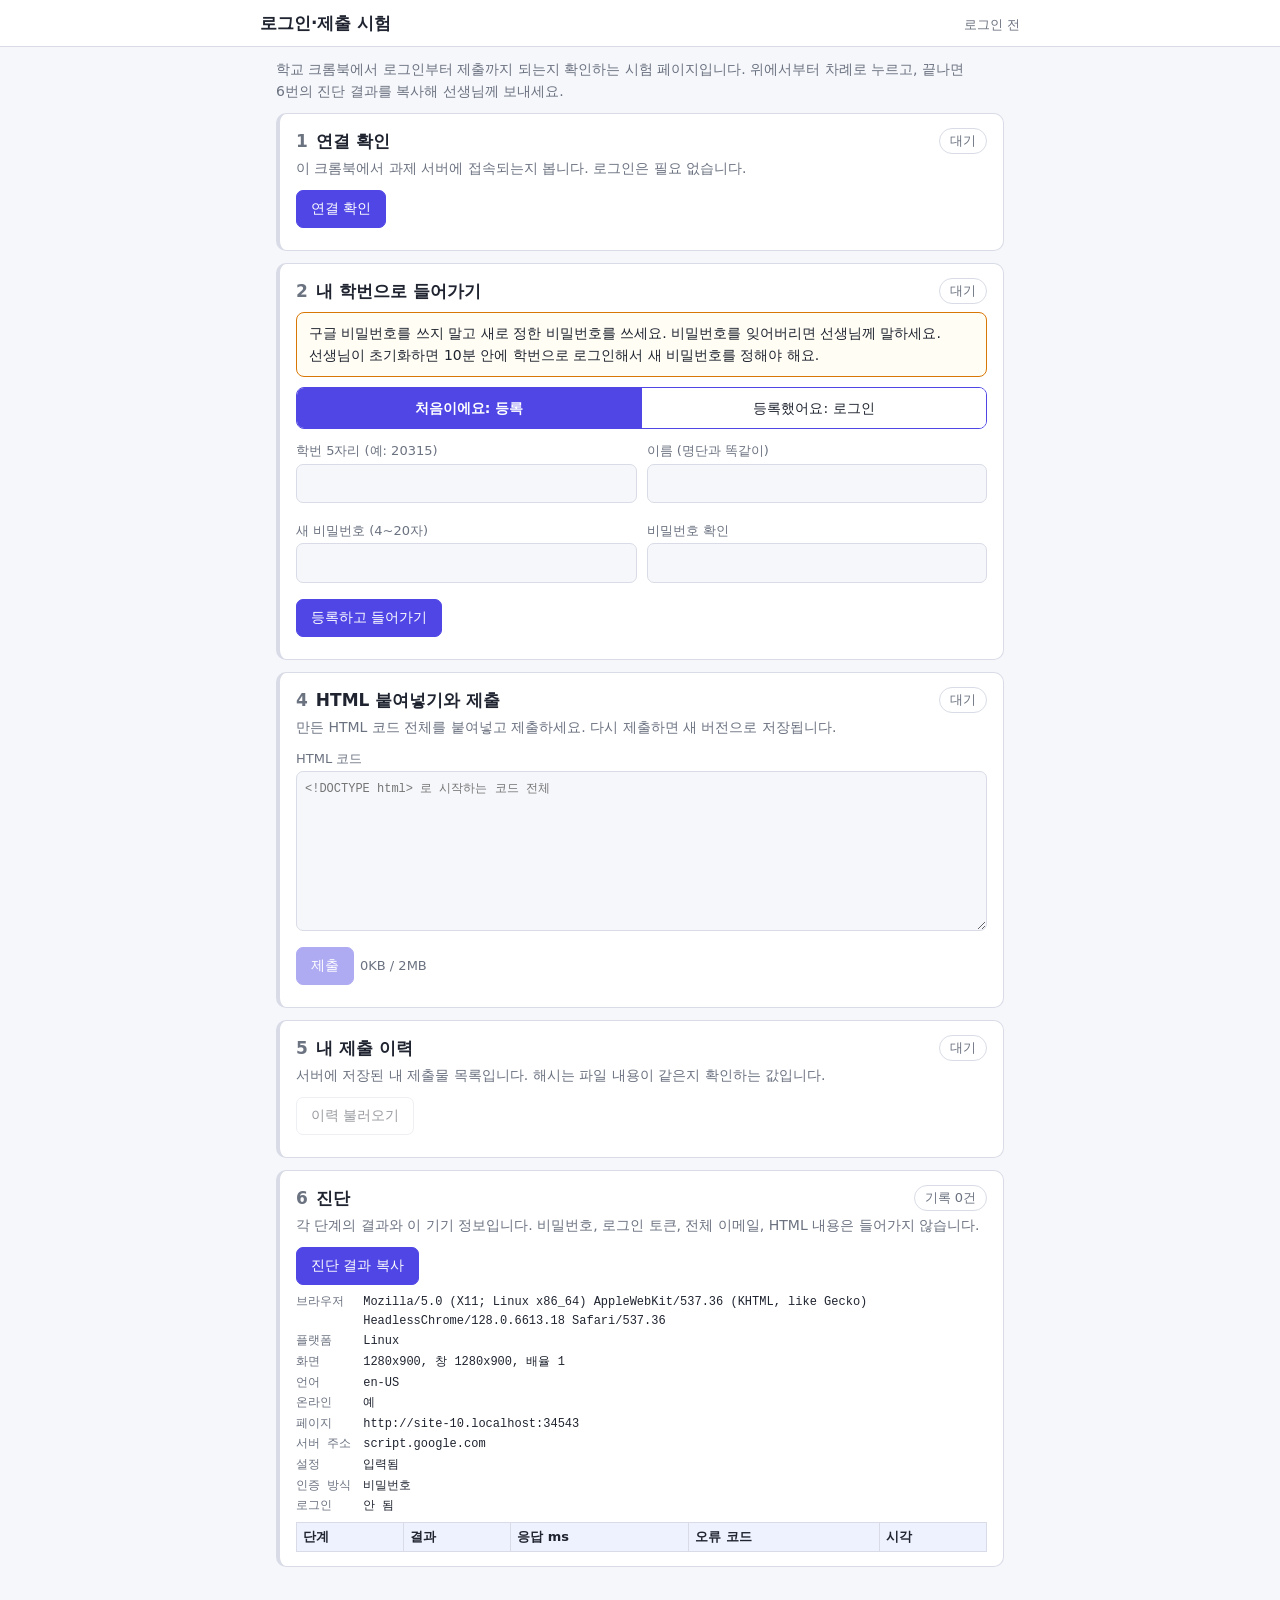
==== commit 43852ffb: "본인 확인을 학생이 정한 비밀번호로 바꿈 (구글 로그인은 학생 계정에서 관리자 차단) - Config auth_mode: password(기본) | google. 구글 방식 코드는" ====
--- a/site/lab/index.html
+++ b/site/lab/index.html
@@ -21,7 +21,7 @@
 .btn{border:1px solid var(--bd);background:var(--card);color:var(--tx);padding:7px 14px;border-radius:7px;cursor:pointer;font:inherit;font-size:14px;display:inline-block;text-decoration:none;min-height:38px}
 .btn:hover{background:var(--pri2)}.btn.p{background:var(--pri);color:#fff;border-color:var(--pri)}.btn.p:hover{opacity:.9}
 .btn[disabled],.btn.off{opacity:.45;pointer-events:none}
-input[type=text],input[type=number],textarea,select{width:100%;padding:8px;border:1px solid var(--bd);border-radius:7px;background:var(--bg);color:var(--tx);font:inherit;font-size:14px;min-height:38px}
+input[type=text],input[type=password],input[type=number],textarea,select{width:100%;padding:8px;border:1px solid var(--bd);border-radius:7px;background:var(--bg);color:var(--tx);font:inherit;font-size:14px;min-height:38px}
 input[readonly]{opacity:.7}
 textarea{resize:vertical;min-height:60px}
 :focus-visible{outline:2px solid var(--pri);outline-offset:2px}
@@ -54,6 +54,12 @@
 .kv{display:grid;grid-template-columns:max-content 1fr;gap:2px 12px;font-size:14px;margin:6px 0}
 .kv dt{color:var(--mut)}.kv dd{margin:0;overflow-wrap:anywhere;min-width:0}
 #gbtn{min-height:44px}
+.seg{display:flex;border:1px solid var(--pri);border-radius:8px;overflow:hidden;margin:10px 0 12px}
+.seg button{flex:1;min-height:40px;border:0;background:var(--card);color:var(--tx);font:inherit;font-size:14px;cursor:pointer;padding:6px 8px}
+.seg button+button{border-left:1px solid var(--pri)}
+.seg button[aria-selected=true]{background:var(--pri);color:#fff;font-weight:700}
+.signed{font-size:16px;font-weight:700;margin:4px 0}
+form{margin:0}
 #html{min-height:160px;font-family:Consolas,"D2Coding",monospace;font-size:12px;white-space:pre;overflow-wrap:normal}
 #size{font-size:13px;font-variant-numeric:tabular-nums;color:var(--mut)}#size.bad{color:var(--bad)}
 .mono{font-family:Consolas,"D2Coding",monospace;font-size:12px}
@@ -75,7 +81,7 @@
 </header>
 <main>
   <div class="notice warn" id="cfgWarn" hidden>
-    설정이 비어 있습니다. 이 파일 맨 위 CONFIG의 GOOGLE_CLIENT_ID와 WEB_APP_URL을 실제 값으로 바꾸세요. 바꾸기 전에는 서버 버튼이 꺼져 있습니다.
+    설정이 비어 있습니다. 이 파일 맨 위 CONFIG의 WEB_APP_URL(구글 방식이면 GOOGLE_CLIENT_ID도)을 실제 값으로 바꾸세요. 바꾸기 전에는 서버 버튼이 꺼져 있습니다.
   </div>
   <p class="sub">학교 크롬북에서 로그인부터 제출까지 되는지 확인하는 시험 페이지입니다. 위에서부터 차례로 누르고, 끝나면 6번의 진단 결과를 복사해 선생님께 보내세요.</p>
 
@@ -87,18 +93,62 @@
   </section>
 
   <section class="card" id="c2" data-st="wait">
-    <div class="hd"><h2><span class="n">2</span>구글 로그인</h2><span class="st" id="st2">대기</span></div>
-    <p class="sub">학교 구글 계정으로 로그인하세요. 로그인 정보는 이 창을 닫으면 사라집니다.</p>
-    <div id="gbtn"></div>
-    <dl class="kv" id="who" hidden>
-      <dt>계정</dt><dd id="wEmail"></dd>
-      <dt>이름</dt><dd id="wName"></dd>
-    </dl>
-    <div class="row" id="outRow" hidden><button class="btn" id="bOut" type="button">로그아웃</button></div>
+    <div class="hd"><h2><span class="n">2</span><span data-mode="google">구글 로그인</span><span data-mode="password">내 학번으로 들어가기</span></h2><span class="st" id="st2">대기</span></div>
+    <div data-mode="google">
+      <p class="sub">학교 구글 계정으로 로그인하세요. 로그인 정보는 이 창을 닫으면 사라집니다.</p>
+      <div id="gbtn"></div>
+      <dl class="kv" id="who" hidden>
+        <dt>계정</dt><dd id="wEmail"></dd>
+        <dt>이름</dt><dd id="wName"></dd>
+      </dl>
+      <div class="row" id="outRow" hidden><button class="btn" id="bOut" type="button">로그아웃</button></div>
+    </div>
+    <div data-mode="password">
+      <p class="notice warn">구글 비밀번호를 쓰지 말고 새로 정한 비밀번호를 쓰세요. 비밀번호를 잊어버리면 선생님께 말하세요. 선생님이 초기화하면 10분 안에 학번으로 로그인해서 새 비밀번호를 정해야 해요.</p>
+      <div id="pwForms">
+        <div class="seg" role="tablist" aria-label="등록 또는 로그인">
+          <button type="button" role="tab" id="tReg" aria-controls="fReg" aria-selected="true">처음이에요: 등록</button>
+          <button type="button" role="tab" id="tLog" aria-controls="fLog" aria-selected="false">등록했어요: 로그인</button>
+        </div>
+        <form id="fReg" role="tabpanel" aria-labelledby="tReg" novalidate>
+          <div class="g2">
+            <div class="fld"><label for="rSid">학번 5자리 (예: 20315)</label><input type="text" id="rSid" inputmode="numeric" maxlength="5" autocomplete="username"></div>
+            <div class="fld"><label for="rName">이름 (명단과 똑같이)</label><input type="text" id="rName" maxlength="20" autocomplete="off"></div>
+            <div class="fld"><label for="rPw">새 비밀번호 (4~20자)</label><input type="password" id="rPw" maxlength="20" autocomplete="new-password"></div>
+            <div class="fld"><label for="rPw2">비밀번호 확인</label><input type="password" id="rPw2" maxlength="20" autocomplete="new-password"></div>
+          </div>
+          <div class="row"><button class="btn p net" id="bReg" type="submit">등록하고 들어가기</button></div>
+        </form>
+        <form id="fLog" role="tabpanel" aria-labelledby="tLog" novalidate hidden>
+          <div class="g2">
+            <div class="fld"><label for="lSid">학번 5자리</label><input type="text" id="lSid" inputmode="numeric" maxlength="5" autocomplete="username"></div>
+            <div class="fld"><label for="lPw">비밀번호</label><input type="password" id="lPw" maxlength="20" autocomplete="current-password"></div>
+          </div>
+          <div class="row"><button class="btn p net" id="bLog" type="submit">로그인</button></div>
+        </form>
+      </div>
+      <div id="pwIn" hidden>
+        <p class="signed" id="pwWho"></p>
+        <div class="row"><button class="btn" id="bPwOut" type="button">로그아웃</button></div>
+      </div>
+    </div>
     <p class="msg" id="m2" role="status"></p>
   </section>
 
-  <section class="card" id="c3" data-st="wait">
+  <section class="card" id="c3p" data-st="wait" hidden>
+    <div class="hd"><h2><span class="n">3</span>새 비밀번호 정하기</h2><span class="st" id="st3p">대기</span></div>
+    <p class="sub">선생님이 비밀번호를 초기화했습니다. 앞으로 쓸 새 비밀번호를 정하세요. 4~20자로, 학번·이름·1234 같은 쉬운 조합은 쓸 수 없습니다.</p>
+    <form id="fChg" novalidate>
+      <div class="g2">
+        <div class="fld"><label for="nPw">새 비밀번호</label><input type="password" id="nPw" maxlength="20" autocomplete="new-password"></div>
+        <div class="fld"><label for="nPw2">새 비밀번호 확인</label><input type="password" id="nPw2" maxlength="20" autocomplete="new-password"></div>
+      </div>
+      <div class="row"><button class="btn p net" id="bChg" type="submit">비밀번호 바꾸기</button></div>
+    </form>
+    <p class="msg" id="m3p" role="status"></p>
+  </section>
+
+  <section class="card" id="c3" data-st="wait" data-mode="google">
     <div class="hd"><h2><span class="n">3</span>학번·이름 연결</h2><span class="st" id="st3">대기</span></div>
     <p class="sub">로그인한 계정에 내 학번을 한 번만 연결합니다. 한 번 연결하면 바꿀 수 없으니 정확히 입력하세요.</p>
     <div class="g2">
@@ -127,7 +177,7 @@
 
   <section class="card" id="c6" data-st="wait">
     <div class="hd"><h2><span class="n">6</span>진단</h2><span class="st" id="st6">기록 0건</span></div>
-    <p class="sub">각 단계의 결과와 이 기기 정보입니다. 로그인 토큰, 전체 이메일, HTML 내용은 들어가지 않습니다.</p>
+    <p class="sub">각 단계의 결과와 이 기기 정보입니다. 비밀번호, 로그인 토큰, 전체 이메일, HTML 내용은 들어가지 않습니다.</p>
     <div class="row"><button class="btn p" id="bCopy" type="button">진단 결과 복사</button></div>
     <dl class="kv mono" id="envL"></dl>
     <div class="tbl"><table id="diagT"><thead><tr><th>단계</th><th>결과</th><th>응답 ms</th><th>오류 코드</th><th>시각</th></tr></thead><tbody id="diagB"></tbody></table></div>
@@ -141,14 +191,17 @@
       <button class="btn net" id="bLPing" type="button">연결 확인 동시 요청</button>
       <button class="btn net" id="bLSub" type="button">제출 동시 요청</button>
     </div>
-    <p class="sub">제출 시험은 로그인과 학번 연결이 필요합니다. 학생 학번 대신 선생님용 시험 학번으로 연결한 계정에서 하세요. 요청 수만큼 드라이브에 파일이 생깁니다.</p>
+    <p class="sub" data-mode="google">제출 시험은 로그인과 학번 연결이 필요합니다. 학생 학번 대신 선생님용 시험 학번으로 연결한 계정에서 하세요. 요청 수만큼 드라이브에 파일이 생깁니다.</p>
+    <p class="sub" data-mode="password">제출 시험은 지금 로그인한 학번과 비밀번호로 보냅니다. 학생 학번 말고 선생님용 시험 학번으로 먼저 로그인하세요. 요청 수만큼 드라이브에 파일이 생깁니다.</p>
     <pre id="lres" aria-live="polite"></pre>
   </details>
 </main>
 <div id="toast" role="status"></div>
 
 <script>
-const CONFIG = { GOOGLE_CLIENT_ID: '242824104003-pp3klam6argfs6jgh37qpcgso4gonngi.apps.googleusercontent.com', WEB_APP_URL: 'https://script.google.com/macros/s/AKfycbx7O00duLbWijtgOQQzjWc9BFB2le3dWreiqcmZYD3ppkvQLDffucAaUSkUJXbmscY8eA/exec', LOAD_TEST_N: 30 };
+const CONFIG = { GOOGLE_CLIENT_ID: '242824104003-pp3klam6argfs6jgh37qpcgso4gonngi.apps.googleusercontent.com', WEB_APP_URL: 'https://script.google.com/macros/s/AKfycbx7O00duLbWijtgOQQzjWc9BFB2le3dWreiqcmZYD3ppkvQLDffucAaUSkUJXbmscY8eA/exec', LOAD_TEST_N: 30, AUTH_MODE: 'password' };
+// AUTH_MODE: 'password' = 학번+비밀번호 (기본), 'google' = 구글 로그인 (학교 관리자가 막아 두어 현재 끔)
+const PW_MODE = CONFIG.AUTH_MODE !== 'google';
 
 const MAX_BYTES = 2 * 1024 * 1024;
 const ID_RE = /^([1-3])(0[1-9]|1[0-6])(0[1-9]|[1-3]\d|40)$/;
@@ -170,16 +223,27 @@
   TIMEOUT: '서버 응답이 45초 넘게 없습니다. 잠시 뒤 다시 해 보세요.',
   BAD_RESPONSE: '서버 응답을 읽지 못했습니다. 웹 앱 배포의 액세스 권한 설정을 선생님이 확인해야 합니다.',
   NO_TOKEN: '먼저 2번에서 로그인하세요.',
-  CONFIG: '설정이 비어 있어 서버에 접속할 수 없습니다.'
+  NO_LOGIN: '먼저 2번에서 로그인하세요.',
+  CONFIG: '설정이 비어 있어 서버에 접속할 수 없습니다.',
+  NOT_REGISTERED: '등록되지 않은 학번입니다. "처음이에요: 등록"에서 먼저 등록하세요.',
+  ALREADY_REGISTERED: '이미 등록된 학번입니다. "등록했어요: 로그인"으로 들어가세요. 내가 등록한 게 아니면 선생님께 알리세요.',
+  WRONG_PASSWORD: '비밀번호가 틀렸습니다. 다시 입력하세요. 잊었으면 선생님께 초기화를 요청하세요.',
+  LOCKED: '비밀번호를 여러 번 틀렸어요. 5분 뒤에 다시 하거나 선생님께 말하세요.',
+  WEAK_PASSWORD: '너무 쉬운 비밀번호예요. 4~20자로, 학번·이름·1234 같은 쉬운 조합은 피하세요.',
+  SESSION_EXPIRED: '로그인이 끝났어요. 다시 로그인해 주세요.',
+  MUST_CHANGE_PASSWORD: '새 비밀번호를 먼저 정해야 합니다. 3번에서 바꾸세요.'
 };
+if (PW_MODE) ERR.NAME_MISMATCH = '명단에 있는 이름과 다릅니다. 명단과 똑같이 입력하세요. 띄어쓰기도 확인하세요.';
 const errText = (code, msg) => ERR[code] || (/^HTTP_/.test(code) ? '서버가 오류 응답(' + code.slice(5) + ')을 보냈습니다. 잠시 뒤 다시 해 보세요.' : (msg || '알 수 없는 오류입니다.'));
 
 const $ = id => document.getElementById(id);
 const sleep = ms => new Promise(r => setTimeout(r, ms));
-const cfgOk = !/YOUR_/.test(CONFIG.GOOGLE_CLIENT_ID + CONFIG.WEB_APP_URL);
-
-// 상태: 토큰은 이 변수에만 둔다. 저장소에 쓰지 않는다.
+const cfgOk = !/YOUR_/.test(CONFIG.WEB_APP_URL) && (PW_MODE || !/YOUR_/.test(CONFIG.GOOGLE_CLIENT_ID));
+
+// 상태: 토큰과 학번·비밀번호는 이 변수에만 둔다. 저장소(localStorage, 쿠키 등)에 쓰지 않는다.
 let idToken = null;
+let auth = null;        // 비밀번호 방식: { studentId, name, session, mustChange, resetPw }
+                        // resetPw는 초기화 직후(mustChange) 새 비밀번호를 정할 때까지만 두고 바로 지운다.
 let me = null;          // whoami 결과
 let gisState = '로드 중'; // 로드 중 / 로드됨 / 실패
 let busy = {};
@@ -216,6 +280,17 @@
   try { host = new URL(CONFIG.WEB_APP_URL).host; } catch (e) { host = '(잘못된 주소)'; }
   const uad = navigator.userAgentData;
   const domain = me && (me.domain || (me.email ? String(me.email).split('@')[1] : '')) || '(로그인 전)';
+  const authRows = PW_MODE ? [
+    ['인증 방식', '비밀번호'],
+    ['로그인', auth ? '됨' : '안 됨']
+  ] : [
+    ['인증 방식', '구글'],
+    ['구글 로그인 스크립트', gisState],
+    ['FedCM 지원', 'IdentityCredential' in window ? '예' : '아니오'],
+    ['서드파티 쿠키', '알 수 없음'],
+    ['로그인 도메인', domain],
+    ['학번 연결', me && me.studentId ? '됨' : '안 됨']
+  ];
   return [
     ['브라우저', navigator.userAgent],
     ['플랫폼', uad ? (uad.platform || '?') + (uad.mobile ? ' (모바일)' : '') : '(정보 없음)'],
@@ -224,13 +299,8 @@
     ['온라인', navigator.onLine ? '예' : '아니오'],
     ['페이지', location.origin],
     ['서버 주소', host],
-    ['설정', cfgOk ? '입력됨' : '비어 있음'],
-    ['구글 로그인 스크립트', gisState],
-    ['FedCM 지원', 'IdentityCredential' in window ? '예' : '아니오'],
-    ['서드파티 쿠키', '알 수 없음'],
-    ['로그인 도메인', domain],
-    ['학번 연결', me && me.studentId ? '됨' : '안 됨']
-  ];
+    ['설정', cfgOk ? '입력됨' : '비어 있음']
+  ].concat(authRows);
 }
 function renderEnv() {
   const dl = $('envL'); dl.textContent = '';
@@ -268,7 +338,13 @@
   const tAll = performance.now();
   for (let attempt = 0; ; attempt++) {
     const body = Object.assign({ action }, payload);
-    if (action !== 'ping') {
+    if (PW_MODE) {
+      // 제출·이력은 메모리에 있는 세션만 붙인다. register/login/change_password는 호출하는 쪽이 직접 넣는다.
+      if (action === 'submit' || action === 'list_mine') {
+        if (!auth || !auth.session) { if (!opt.quiet) logDiag(label, false, null, 'NO_LOGIN'); return { ok: false, code: 'NO_LOGIN', ms: 0, retries }; }
+        body.session = auth.session;
+      }
+    } else if (action !== 'ping') {
       if (!idToken) { if (!opt.quiet) logDiag(label, false, null, 'NO_TOKEN'); return { ok: false, code: 'NO_TOKEN', ms: 0, retries }; }
       body.idToken = idToken;
     }
@@ -303,11 +379,11 @@
       await sleep(base * Math.pow(2, retries - 1) + Math.random() * (code === 'BUSY' ? 2000 : 400));
       continue;
     }
-    if (code === 'TOKEN_INVALID' && !refreshed) {
+    if (!PW_MODE && code === 'TOKEN_INVALID' && !refreshed) {
       refreshed = true;
       if (await refreshToken()) continue;
     }
-    if (code === 'TOKEN_INVALID') signedOut('다시 로그인해 주세요.');
+    if (!PW_MODE && code === 'TOKEN_INVALID') signedOut('다시 로그인해 주세요.');
     return { ok: false, code, message: data && data.message, data, ms, totalMs, retries };
   }
 }
@@ -427,6 +503,127 @@
   renderEnv();
 }
 
+/* ---------- 2·3. 비밀번호 방식 ---------- */
+// 서버와 같은 규칙: 4~20자, 학번 포함 금지, 이름과 같으면 안 됨, 같은 글자 반복 금지, 1234/abcd/4321 같은 연속 금지
+function isWeak(pw, id, name) {
+  if (pw.length < 4 || pw.length > 20) return true;
+  if (id && pw.includes(id)) return true;
+  if (name && pw.trim() === name.trim()) return true;
+  if (/^(.)\1*$/.test(pw)) return true;
+  const s = pw.toLowerCase();
+  let up = true, down = true;
+  for (let i = 1; i < s.length; i++) {
+    const d = s.charCodeAt(i) - s.charCodeAt(i - 1);
+    if (d !== 1) up = false;
+    if (d !== -1) down = false;
+  }
+  return up || down;
+}
+function pwCheck(id, name, pw, pw2) {
+  if (isWeak(pw, id, name)) return ERR.WEAK_PASSWORD;
+  if (pw !== pw2) return '비밀번호 확인이 다릅니다. 두 칸에 똑같이 입력하세요.';
+  return '';
+}
+function badId() { return '학번 형식이 맞지 않습니다. 학년 1자리, 반 2자리, 번호 2자리로 5자리를 쓰세요. 예: 20315'; }
+function setTab(reg) {
+  $('tReg').setAttribute('aria-selected', String(reg));
+  $('tLog').setAttribute('aria-selected', String(!reg));
+  $('fReg').hidden = !reg; $('fLog').hidden = reg;
+  msg(2, '');
+}
+function pwSignedIn(note) {
+  ['rPw', 'rPw2', 'lPw'].forEach(i => { $(i).value = ''; });
+  $('pwForms').hidden = true; $('pwIn').hidden = false;
+  const who = '로그인됨: ' + auth.studentId + ' ' + (auth.name || '');
+  $('pwWho').textContent = who; $('hwho').textContent = who;
+  setSt(2, 'ok'); msg(2, note || '', note ? 'ok' : '');
+  showMustChange();
+  renderEnv(); refresh();
+}
+function showMustChange() {
+  const c = $('c3p');
+  if (auth && auth.mustChange) {
+    c.hidden = false; setSt('3p', 'wait', '필요'); msg('3p', '');
+    msg(2, '선생님이 비밀번호를 초기화했습니다. 3번에서 새 비밀번호를 정하세요.', 'warn');
+    $('nPw').focus();
+  }
+}
+async function doRegister(e) {
+  e.preventDefault();
+  const id = $('rSid').value.trim(), name = $('rName').value.trim();
+  if (!ID_RE.test(id)) { setSt(2, 'bad'); msg(2, badId(), 'bad'); $('rSid').focus(); return; }
+  if (!name || name.length > 20) { setSt(2, 'bad'); msg(2, '이름을 1~20자로 입력하세요.', 'bad'); $('rName').focus(); return; }
+  const w = pwCheck(id, name, $('rPw').value, $('rPw2').value);
+  if (w) { setSt(2, 'bad'); msg(2, w, 'bad'); $('rPw').focus(); return; }
+  busy.auth = true; refresh(); setSt(2, 'run'); msg(2, '등록하는 중입니다.');
+  const r = await call('register', { studentId: id, name, password: $('rPw').value });
+  $('rPw').value = ''; $('rPw2').value = '';
+  busy.auth = false; refresh();
+  if (!r.ok) { setSt(2, 'bad'); msg(2, errText(r.code, r.message), 'bad'); if (r.code === 'ALREADY_REGISTERED') $('lSid').value = id; return; }
+  // 비밀번호는 메모리에 남기지 않는다. 이후 요청은 세션만 쓴다.
+  auth = { studentId: r.data.studentId || id, name: r.data.name || name, session: r.data.session || null, mustChange: false };
+  pwSignedIn('등록했습니다. 다음에는 "등록했어요: 로그인"으로 들어오세요.');
+}
+async function doLogin(e) {
+  e.preventDefault();
+  const id = $('lSid').value.trim();
+  if (!ID_RE.test(id)) { setSt(2, 'bad'); msg(2, badId(), 'bad'); $('lSid').focus(); return; }
+  if (!$('lPw').value) { setSt(2, 'bad'); msg(2, '비밀번호를 입력하세요.', 'bad'); $('lPw').focus(); return; }
+  busy.auth = true; refresh(); setSt(2, 'run'); msg(2, '로그인하는 중입니다.');
+  let pw = $('lPw').value;
+  $('lPw').value = '';
+  const r = await call('login', { studentId: id, password: pw });
+  busy.auth = false; refresh();
+  if (!r.ok) { pw = null; setSt(2, 'bad'); msg(2, errText(r.code, r.message), 'bad'); return; }
+  const must = !!r.data.mustChange;
+  auth = { studentId: r.data.studentId || id, name: r.data.name || '', session: must ? null : (r.data.session || null), mustChange: must };
+  // 초기화 직후에는 세션이 없으므로, 새 비밀번호를 정할 때까지만 임시 비밀번호(학번)를 둔다.
+  if (must) auth.resetPw = pw;
+  pw = null;
+  pwSignedIn('');
+}
+async function doChange(e) {
+  e.preventDefault();
+  if (!auth || !auth.resetPw) return;
+  const w = pwCheck(auth.studentId, auth.name, $('nPw').value, $('nPw2').value);
+  if (w) { setSt('3p', 'bad'); msg('3p', w, 'bad'); $('nPw').focus(); return; }
+  busy.chg = true; refresh(); setSt('3p', 'run'); msg('3p', '바꾸는 중입니다.');
+  const r = await call('change_password', { studentId: auth.studentId, password: auth.resetPw, newPassword: $('nPw').value });
+  busy.chg = false;
+  if (!r.ok) {
+    setSt('3p', 'bad'); msg('3p', errText(r.code, r.message), 'bad');
+    if (r.code === 'WRONG_PASSWORD' || r.code === 'SESSION_EXPIRED' || r.code === 'LOCKED') { pwAfterError('SESSION_EXPIRED', errText(r.code, r.message)); }
+    refresh(); return;
+  }
+  $('nPw').value = ''; $('nPw2').value = '';
+  delete auth.resetPw;
+  auth.session = r.data.session || null; auth.mustChange = false;
+  setSt('3p', 'ok'); msg('3p', '비밀번호를 바꿨습니다. 다음부터 새 비밀번호로 로그인하세요.', 'ok');
+  msg(2, '');
+  renderEnv(); refresh();
+}
+function pwSignOut(note) {
+  auth = null;
+  ['rPw', 'rPw2', 'lPw', 'nPw', 'nPw2'].forEach(i => { $(i).value = ''; });
+  $('pwForms').hidden = false; $('pwIn').hidden = true; $('c3p').hidden = true;
+  $('pwWho').textContent = ''; $('hwho').textContent = '로그인 전';
+  $('listB').textContent = ''; $('listWrap').hidden = true;
+  [2].concat(note ? [] : [4, 5]).forEach(n => { setSt(n, 'wait'); msg(n, ''); });
+  setTab(false);
+  if (note) { setSt(2, 'bad'); msg(2, note, 'bad'); }
+  renderEnv(); refresh();
+}
+// 제출·이력 중 세션 관련 오류가 오면 세션을 지우고 로그인 탭으로 돌려보낸다
+function pwAfterError(code, text) {
+  if (!PW_MODE || !auth) return;
+  if (code === 'SESSION_EXPIRED' || code === 'MUST_CHANGE_PASSWORD' || code === 'NOT_REGISTERED') {
+    const lastId = auth.studentId;
+    pwSignOut(text || (code === 'MUST_CHANGE_PASSWORD' ? '새 비밀번호를 정해야 해요. 학번으로 다시 로그인하세요.' : ERR[code]));
+    $('lSid').value = lastId || '';
+    $('lPw').focus();
+  }
+}
+
 /* ---------- 4. 제출 ---------- */
 // 클릭 1번당 1개. 재시도 때는 같은 값을 다시 보내 서버가 중복 저장을 막는다(duplicate:true = 성공).
 function newRequestId() {
@@ -456,7 +653,7 @@
   busy.submit = true; refresh(); setSt(4, 'run'); msg(4, '제출하는 중입니다.');
   const r = await call('submit', { html: $('html').value, requestId: newRequestId() });
   busy.submit = false; refresh();
-  if (!r.ok) { setSt(4, 'bad'); msg(4, errText(r.code, r.message), 'bad'); return; }
+  if (!r.ok) { setSt(4, 'bad'); msg(4, errText(r.code, r.message), 'bad'); pwAfterError(r.code); return; }
   const d = r.data;
   setSt(4, 'ok');
   msg(4, (d.duplicate ? '이미 저장된 제출입니다. ' : '제출했습니다. ') + '버전 ' + d.version + ', ' + fmtSize(d.size || 0) + ', ' + fmtTime(d.submittedAt) + ', 해시 ' + String(d.sha256 || '').slice(0, 12), 'ok');
@@ -468,7 +665,7 @@
   busy.list = true; refresh(); setSt(5, 'run'); msg(5, '불러오는 중입니다.');
   const r = await call('list_mine');
   busy.list = false; refresh();
-  if (!r.ok) { setSt(5, 'bad'); msg(5, errText(r.code, r.message), 'bad'); return; }
+  if (!r.ok) { setSt(5, 'bad'); msg(5, errText(r.code, r.message), 'bad'); pwAfterError(r.code); return; }
   const items = Array.isArray(r.data.items) ? r.data.items.slice() : [];
   items.sort((a, b) => (b.version || 0) - (a.version || 0));
   const tb = $('listB'); tb.textContent = '';
@@ -529,8 +726,8 @@
 }
 async function loadSubmit() {
   const n = loadN();
-  if (!idToken || !(me && me.studentId)) { $('lres').textContent = '로그인하고 학번을 연결한 뒤에 할 수 있습니다. 선생님용 시험 학번을 쓰세요.'; return; }
-  if (!confirm('학번 ' + me.studentId + '(으)로 시험용 HTML을 ' + n + '번 제출합니다. 드라이브에 파일 ' + n + '개가 생깁니다. 계속할까요?')) return;
+  if (!ready()) { $('lres').textContent = PW_MODE ? '선생님용 시험 학번으로 로그인한 뒤에 할 수 있습니다.' : '로그인하고 학번을 연결한 뒤에 할 수 있습니다. 선생님용 시험 학번을 쓰세요.'; return; }
+  if (!confirm('학번 ' + curId() + '(으)로 시험용 HTML을 ' + n + '번 제출합니다. 드라이브에 파일 ' + n + '개가 생깁니다. 계속할까요?')) return;
   busy.load = true; refresh(); $('lres').textContent = '제출 ' + n + '회를 0~5초 간격으로 보내는 중입니다.';
   const t0 = performance.now();
   const res = await Promise.all(Array.from({ length: n }, async (_, i) => {
@@ -546,14 +743,20 @@
 }
 
 /* ---------- 버튼 상태 ---------- */
+// 제출할 수 있는 상태인가: 비밀번호 방식은 로그인했고 새 비밀번호 설정이 끝남, 구글 방식은 로그인+학번 연결
+function ready() { return PW_MODE ? !!(auth && !auth.mustChange && auth.session) : !!(idToken && me && me.studentId); }
+function curId() { return PW_MODE ? (auth && auth.studentId) : (me && me.studentId); }
 function refresh() {
   const bound = !!(me && me.studentId);
   $('bPing').disabled = !cfgOk || busy.ping;
   $('bBind').disabled = !cfgOk || !idToken || !me || bound || busy.bind;
-  $('bSubmit').disabled = !cfgOk || !idToken || !htmlValid() || busy.submit;
-  $('bList').disabled = !cfgOk || !idToken || busy.list;
+  $('bReg').disabled = $('bLog').disabled = !cfgOk || !!busy.auth;
+  $('bChg').disabled = !cfgOk || !auth || !!busy.chg;
+  const canUse = PW_MODE ? ready() : !!idToken;
+  $('bSubmit').disabled = !cfgOk || !canUse || !htmlValid() || busy.submit;
+  $('bList').disabled = !cfgOk || !canUse || busy.list;
   $('bLPing').disabled = !cfgOk || busy.load;
-  $('bLSub').disabled = !cfgOk || !idToken || !bound || busy.load;
+  $('bLSub').disabled = !cfgOk || !ready() || busy.load;
 }
 
 /* ---------- 시작 ---------- */
@@ -566,15 +769,32 @@
 $('bLPing').addEventListener('click', loadPing);
 $('bLSub').addEventListener('click', loadSubmit);
 $('html').addEventListener('input', () => { clearTimeout(checkHtml.t); checkHtml.t = setTimeout(checkHtml, 150); });
-$('sid').addEventListener('input', e => { const v = e.target.value.replace(/\D/g, ''); if (v !== e.target.value) e.target.value = v; });
+['sid', 'rSid', 'lSid'].forEach(i => $(i).addEventListener('input', e => { const v = e.target.value.replace(/\D/g, ''); if (v !== e.target.value) e.target.value = v; }));
+$('tReg').addEventListener('click', () => setTab(true));
+$('tLog').addEventListener('click', () => setTab(false));
+$('fReg').addEventListener('submit', doRegister);
+$('fLog').addEventListener('submit', doLogin);
+$('fChg').addEventListener('submit', doChange);
+$('bPwOut').addEventListener('click', () => { logDiag('로그아웃', true, null, ''); pwSignOut(); });
+// 방식에 맞지 않는 부분은 숨긴다
+document.querySelectorAll('[data-mode]').forEach(el => { if (el.dataset.mode !== (PW_MODE ? 'password' : 'google')) el.hidden = true; });
 $('ln').value = Math.min(50, CONFIG.LOAD_TEST_N);
 function teacherMode() { $('c7').hidden = location.hash !== '#teacher'; }
 addEventListener('hashchange', teacherMode); teacherMode();
 addEventListener('online', renderEnv); addEventListener('offline', renderEnv);
 if (!cfgOk) $('cfgWarn').hidden = false;
-setTimeout(() => { if (gisState === '로드 중') gisFail(); }, 15000);
-renderGBtn(); renderEnv(); checkHtml(); refresh();
+// 구글 로그인 스크립트는 구글 방식일 때만 불러온다
+if (!PW_MODE) {
+  const gs = document.createElement('script');
+  gs.src = 'https://accounts.google.com/gsi/client'; gs.async = true;
+  gs.onload = gisReady; gs.onerror = gisFail;
+  document.head.appendChild(gs);
+  setTimeout(() => { if (gisState === '로드 중') gisFail(); }, 15000);
+  renderGBtn();
+} else {
+  gisState = '사용 안 함';
+}
+renderEnv(); checkHtml(); refresh();
 </script>
-<script src="https://accounts.google.com/gsi/client" async defer onload="gisReady()" onerror="gisFail()"></script>
 </body>
 </html>
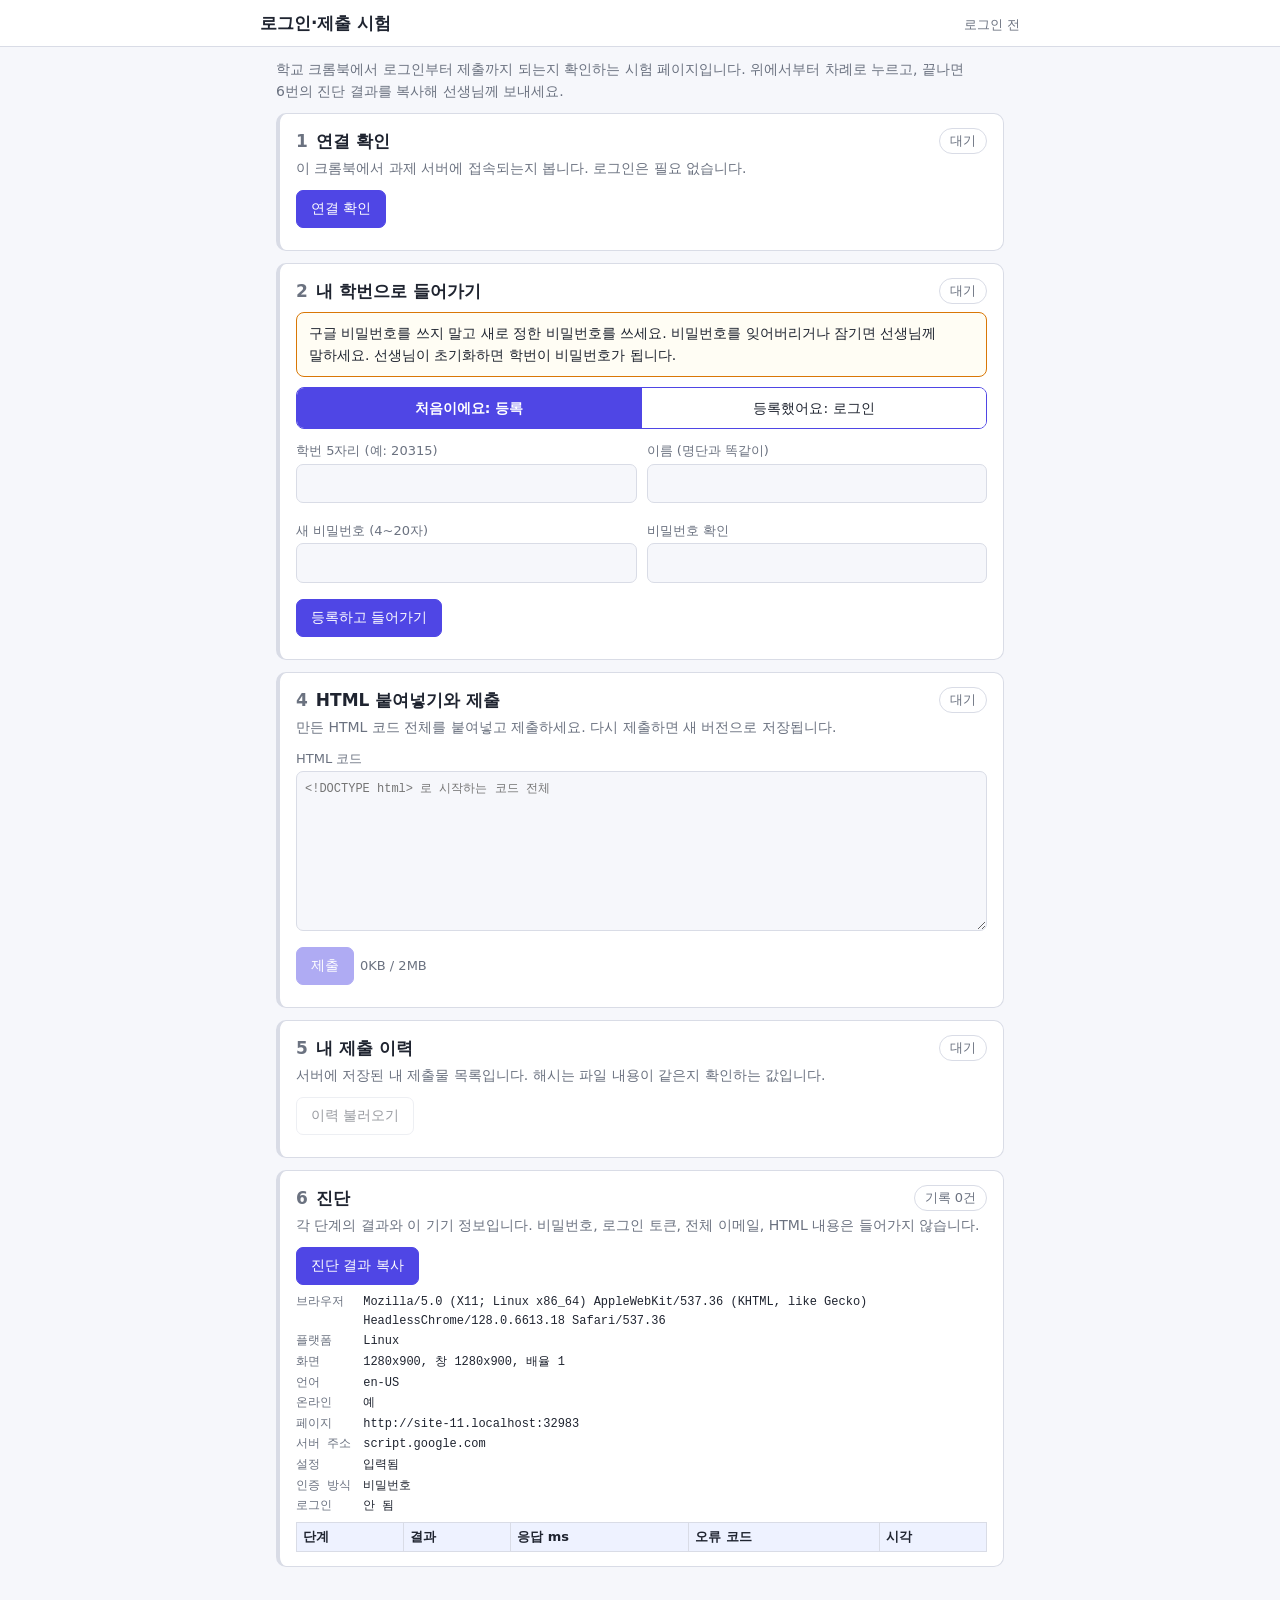
==== commit d4b9d1e6: "선생님 초기화: 비밀번호가 학번이 되고 잠금도 풀림 (새 비밀번호 강제 화면 없앰) - Accounts 초기화=Y 이면 비밀번호는 학번. 10분 제한과 변경 강제(MUST_CHAN" ====
--- a/site/lab/index.html
+++ b/site/lab/index.html
@@ -104,7 +104,7 @@
       <div class="row" id="outRow" hidden><button class="btn" id="bOut" type="button">로그아웃</button></div>
     </div>
     <div data-mode="password">
-      <p class="notice warn">구글 비밀번호를 쓰지 말고 새로 정한 비밀번호를 쓰세요. 비밀번호를 잊어버리면 선생님께 말하세요. 선생님이 초기화하면 10분 안에 학번으로 로그인해서 새 비밀번호를 정해야 해요.</p>
+      <p class="notice warn">구글 비밀번호를 쓰지 말고 새로 정한 비밀번호를 쓰세요. 비밀번호를 잊어버리거나 잠기면 선생님께 말하세요. 선생님이 초기화하면 학번이 비밀번호가 됩니다.</p>
       <div id="pwForms">
         <div class="seg" role="tablist" aria-label="등록 또는 로그인">
           <button type="button" role="tab" id="tReg" aria-controls="fReg" aria-selected="true">처음이에요: 등록</button>
@@ -228,7 +228,7 @@
   NOT_REGISTERED: '등록되지 않은 학번입니다. "처음이에요: 등록"에서 먼저 등록하세요.',
   ALREADY_REGISTERED: '이미 등록된 학번입니다. "등록했어요: 로그인"으로 들어가세요. 내가 등록한 게 아니면 선생님께 알리세요.',
   WRONG_PASSWORD: '비밀번호가 틀렸습니다. 다시 입력하세요. 잊었으면 선생님께 초기화를 요청하세요.',
-  LOCKED: '비밀번호를 여러 번 틀렸어요. 5분 뒤에 다시 하거나 선생님께 말하세요.',
+  LOCKED: '비밀번호를 여러 번 틀렸어요. 5분 뒤에 다시 하거나, 선생님께 초기화를 부탁한 뒤 학번으로 로그인하세요.',
   WEAK_PASSWORD: '너무 쉬운 비밀번호예요. 4~20자로, 학번·이름·1234 같은 쉬운 조합은 피하세요.',
   SESSION_EXPIRED: '로그인이 끝났어요. 다시 로그인해 주세요.',
   MUST_CHANGE_PASSWORD: '새 비밀번호를 먼저 정해야 합니다. 3번에서 바꾸세요.'
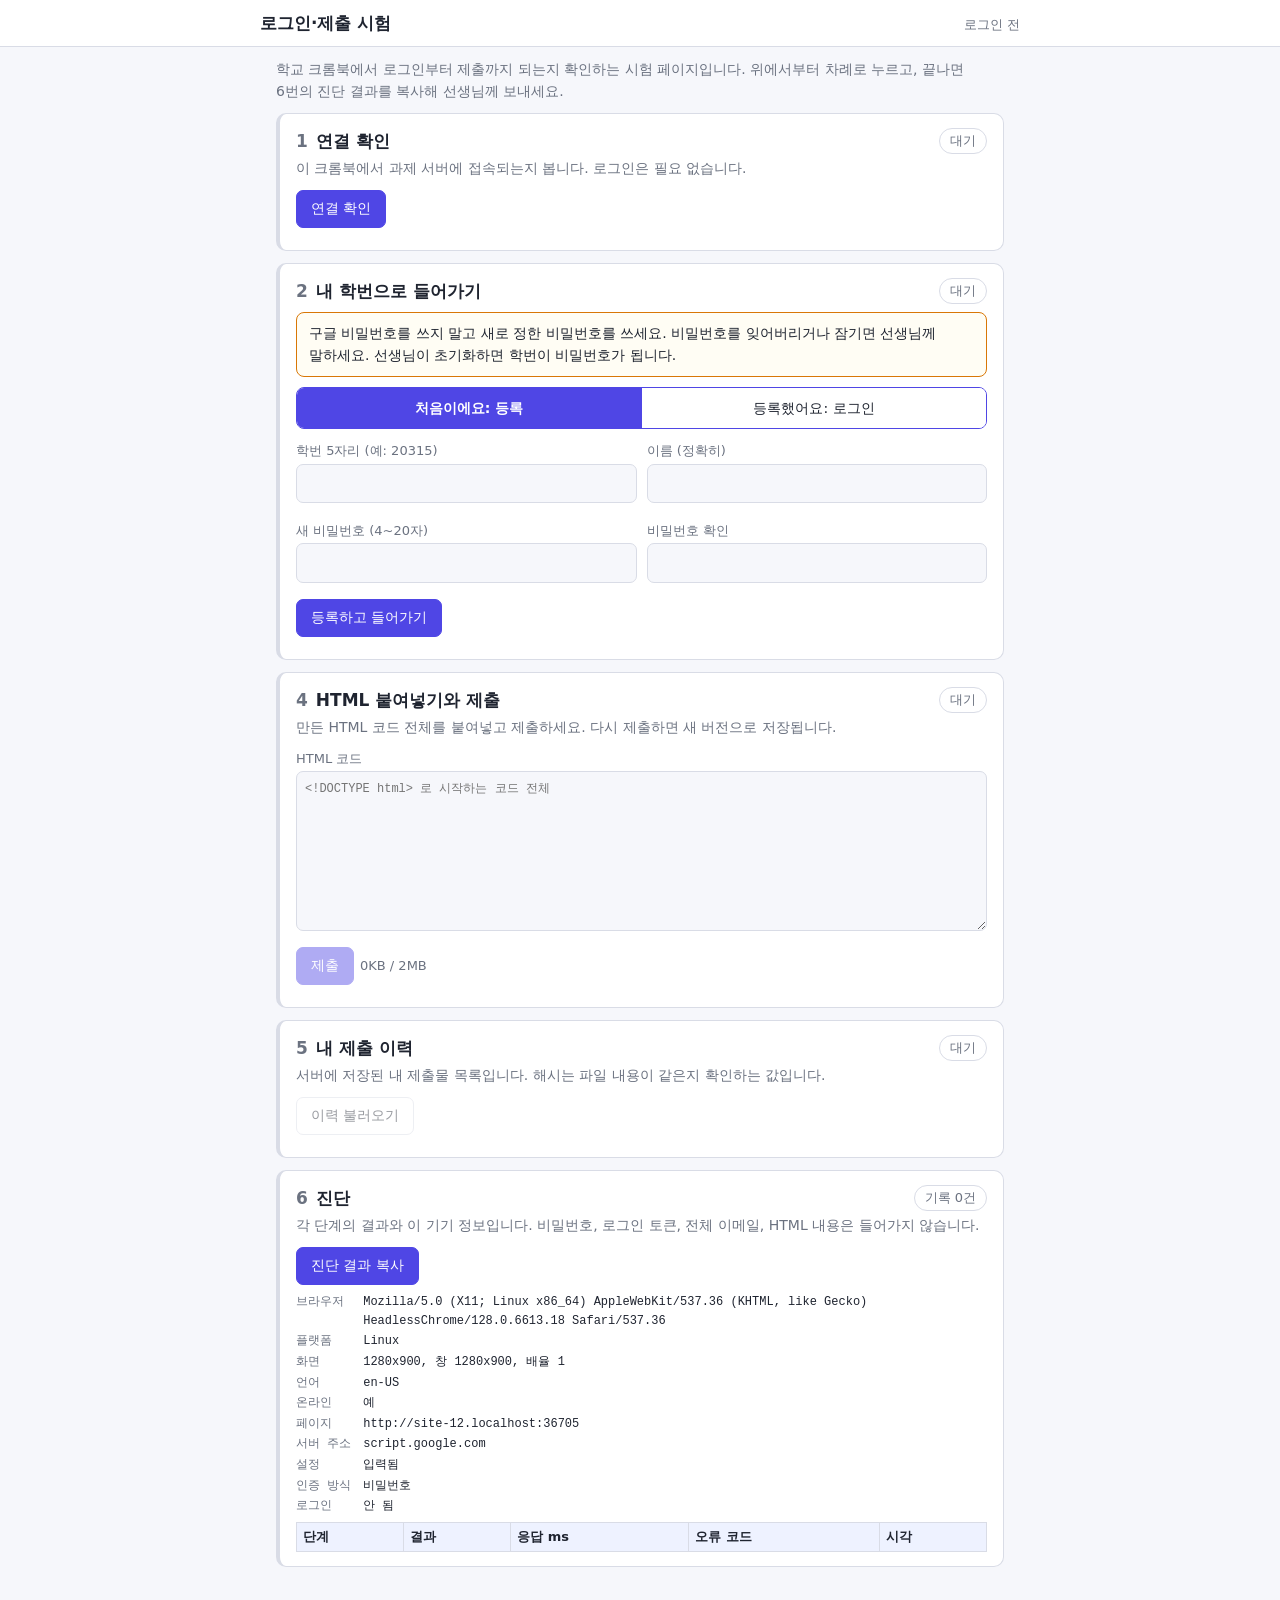
==== commit 9ecf9bfd: "명단 없이 시작: 처음 등록할 때 Roster에 학번·이름 자동 추가 - Config roster_required=FALSE(새 시트 기본값)면 명단에 없는 학번도 등록되고, Ro" ====
--- a/site/lab/index.html
+++ b/site/lab/index.html
@@ -113,7 +113,7 @@
         <form id="fReg" role="tabpanel" aria-labelledby="tReg" novalidate>
           <div class="g2">
             <div class="fld"><label for="rSid">학번 5자리 (예: 20315)</label><input type="text" id="rSid" inputmode="numeric" maxlength="5" autocomplete="username"></div>
-            <div class="fld"><label for="rName">이름 (명단과 똑같이)</label><input type="text" id="rName" maxlength="20" autocomplete="off"></div>
+            <div class="fld"><label for="rName">이름 (정확히)</label><input type="text" id="rName" maxlength="20" autocomplete="off"></div>
             <div class="fld"><label for="rPw">새 비밀번호 (4~20자)</label><input type="password" id="rPw" maxlength="20" autocomplete="new-password"></div>
             <div class="fld"><label for="rPw2">비밀번호 확인</label><input type="password" id="rPw2" maxlength="20" autocomplete="new-password"></div>
           </div>
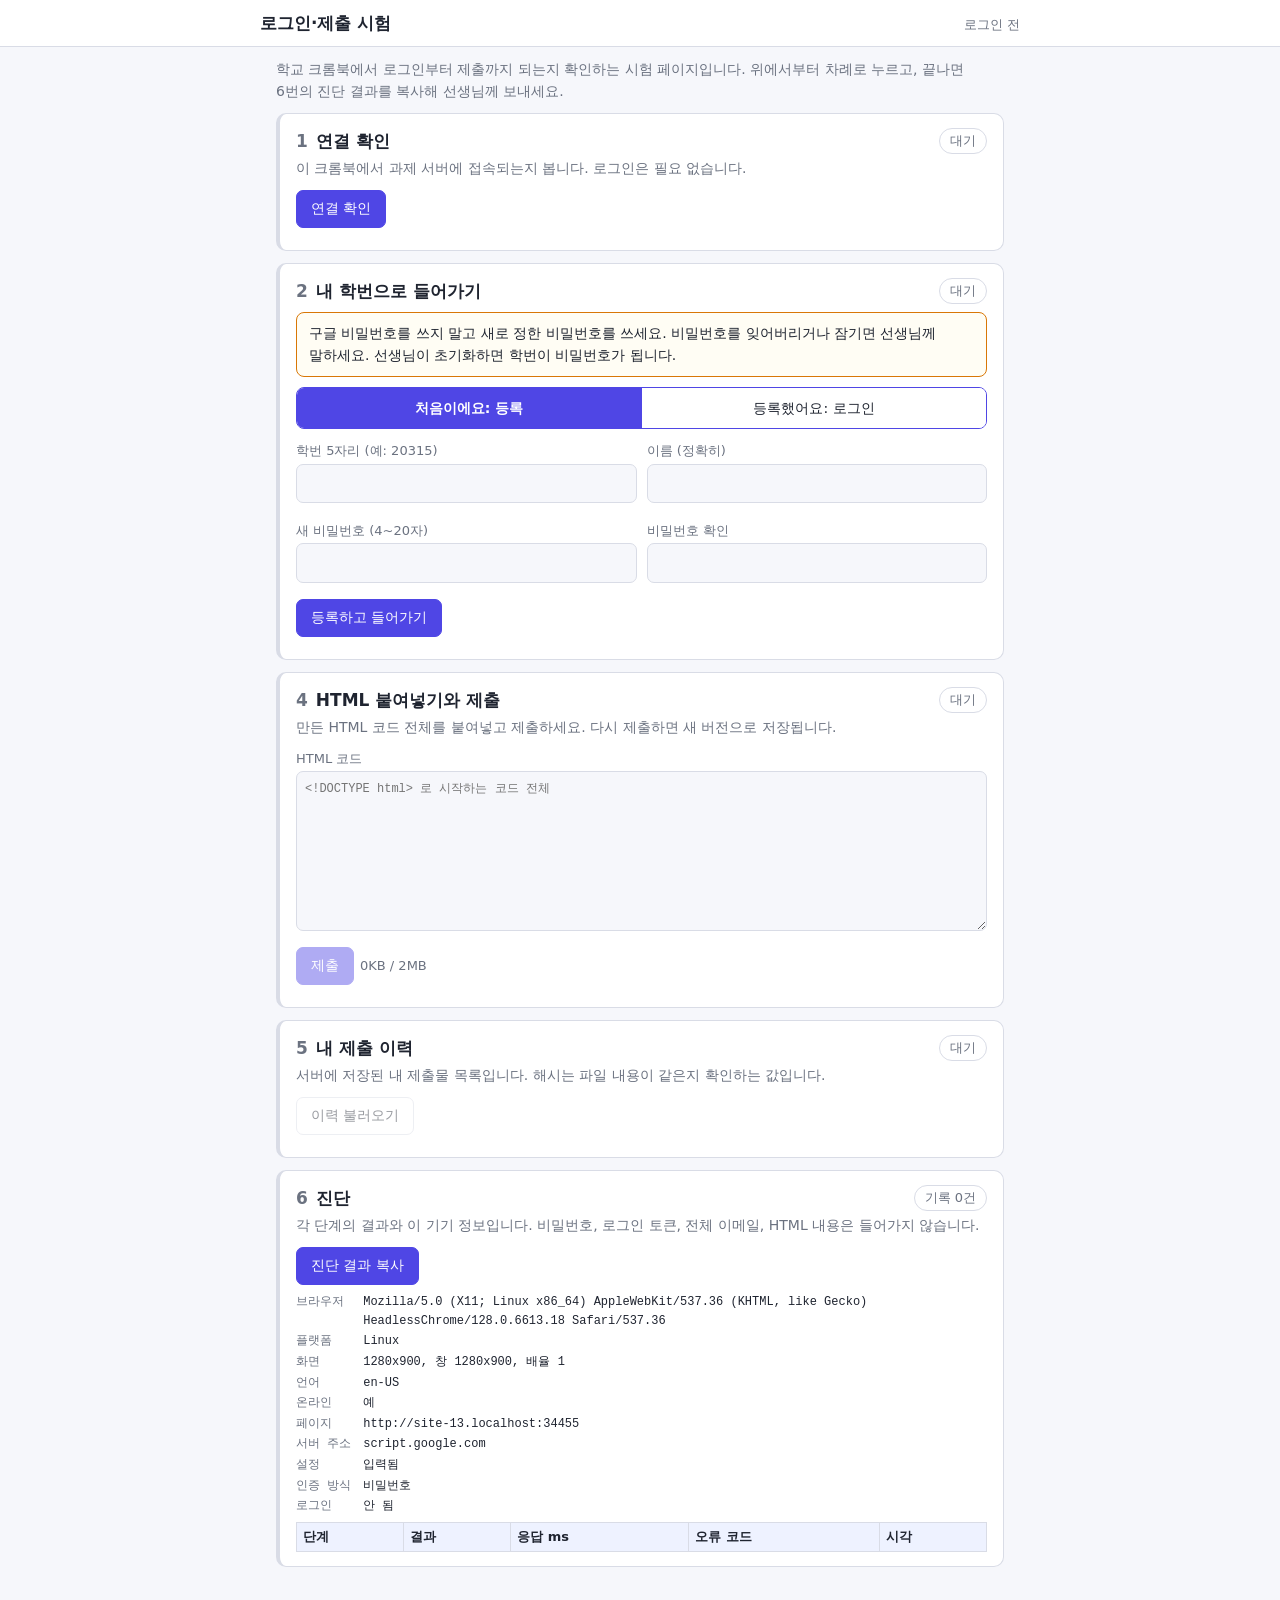
==== commit d52acdb6: "학생 번호 01~99 허용, 관리자 비밀번호 잠금 제거 - 학번의 번호 부분을 01~40에서 01~99로 넓힘(시험용 번호). 학년 1~3, 반 01~16은 그대로   Code.g" ====
--- a/site/lab/index.html
+++ b/site/lab/index.html
@@ -204,7 +204,7 @@
 const PW_MODE = CONFIG.AUTH_MODE !== 'google';
 
 const MAX_BYTES = 2 * 1024 * 1024;
-const ID_RE = /^([1-3])(0[1-9]|1[0-6])(0[1-9]|[1-3]\d|40)$/;
+const ID_RE = /^([1-3])(0[1-9]|1[0-6])(0[1-9]|[1-9]\d)$/;
 const ERR = {
   BAD_REQUEST: '요청 형식이 잘못되었습니다. 페이지를 새로고침하고 다시 해 보세요.',
   TOKEN_INVALID: '로그인이 만료되었습니다. 다시 로그인해 주세요.',
